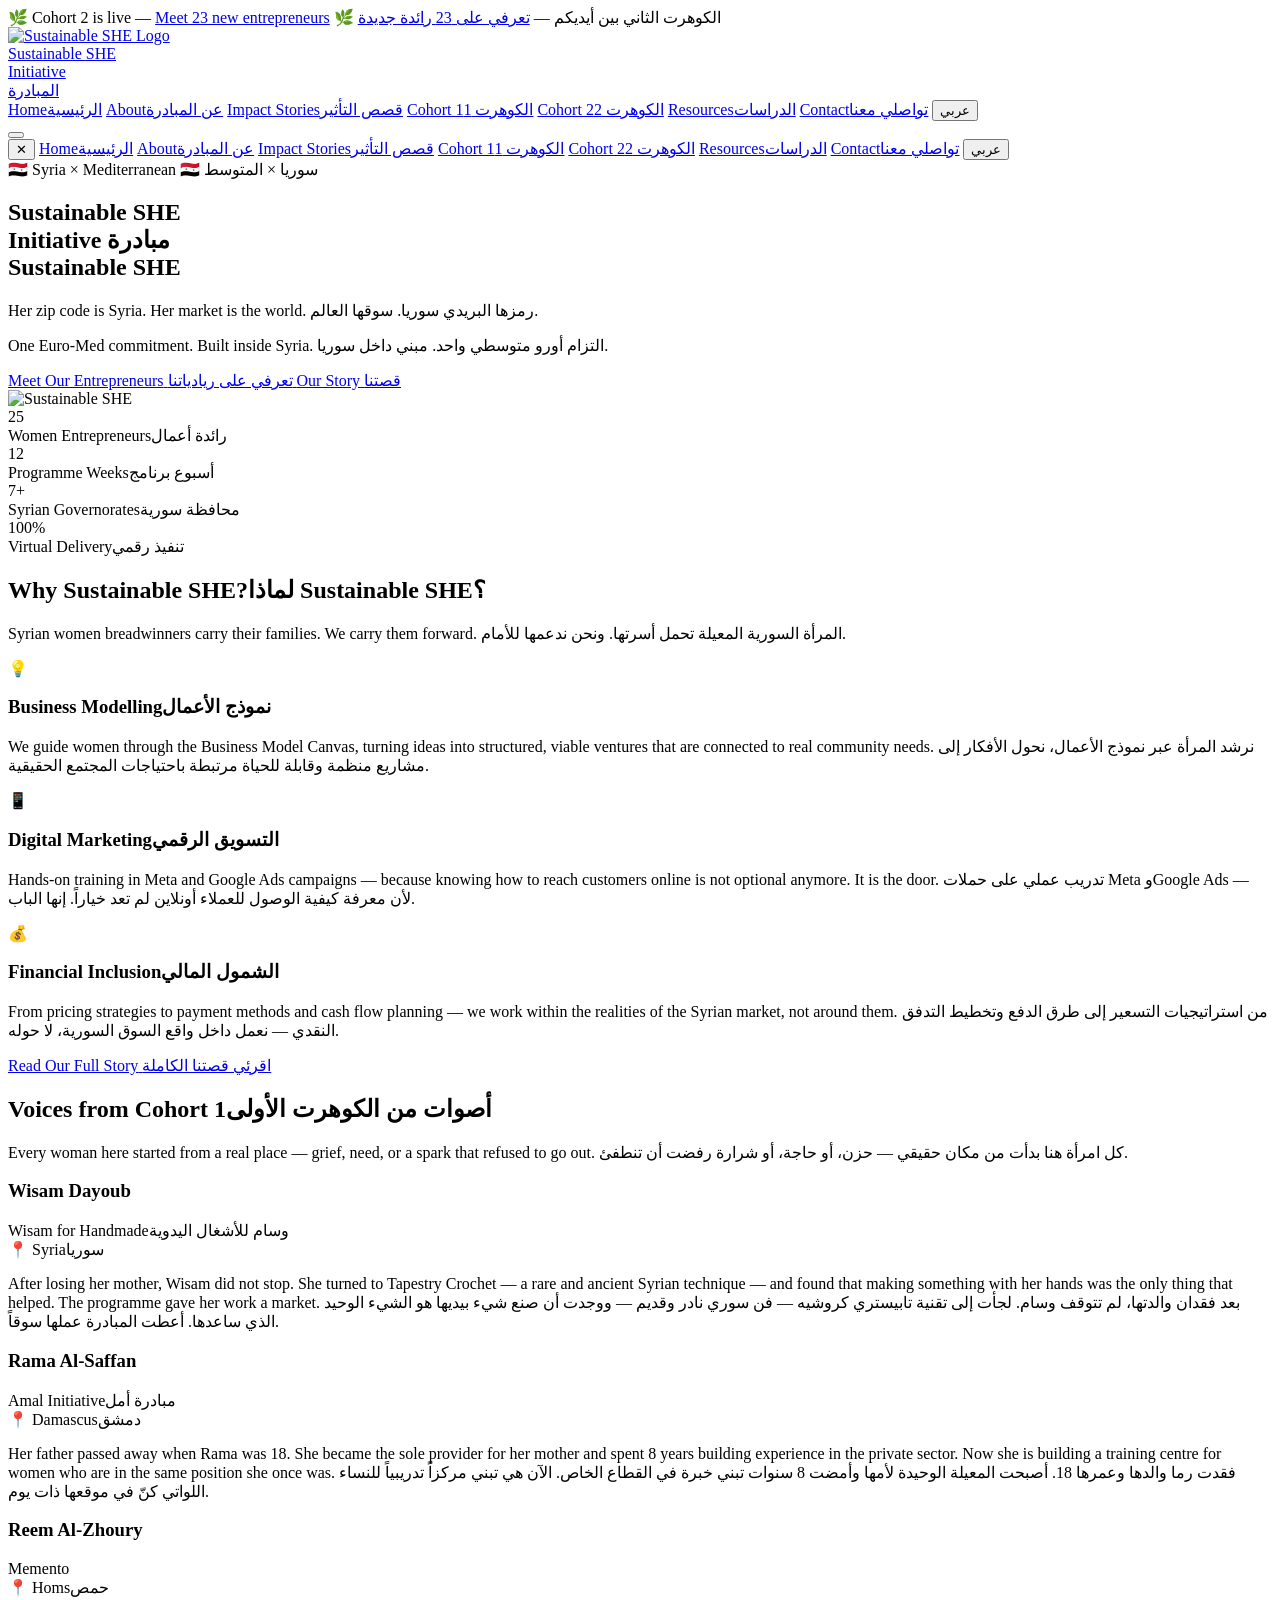
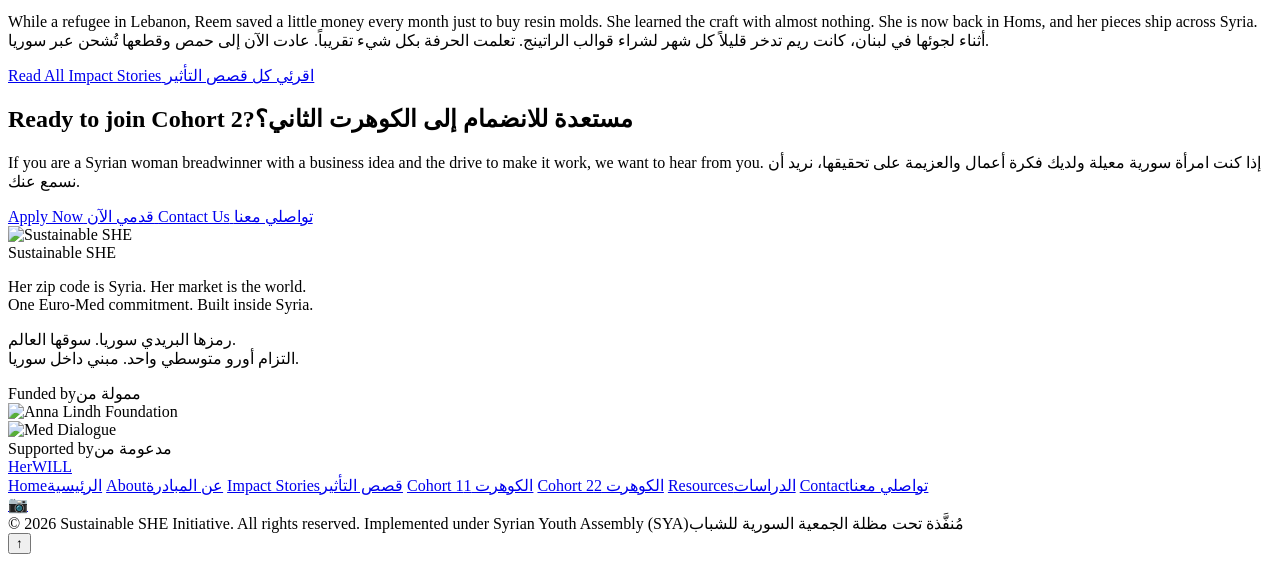
==== index.html @ 742f3ca9 "feat: add Cohort 2 logos, resources page and fixes" ====
<!DOCTYPE html>
<html lang="en" dir="ltr">
<head>
  <meta charset="UTF-8" />
  <meta name="viewport" content="width=device-width, initial-scale=1.0" />
  <title>Sustainable SHE Initiative</title>
  <meta name="description" content="A digital economic empowerment programme for Syrian women breadwinners. Built inside Syria. Her market is the world." />
  <link rel="icon" href="images/logo.jpg" type="image/jpeg" />
  <link rel="preconnect" href="https://fonts.googleapis.com" />
  <link rel="preconnect" href="https://fonts.gstatic.com" crossorigin />
  <link href="https://fonts.googleapis.com/css2?family=Cairo:wght@400;600;700;800&family=Poppins:wght@400;500;600;700;800&display=swap" rel="stylesheet" />
  <link rel="stylesheet" href="css/style.css" />
  <!-- Open Graph / Social sharing -->
  <meta property="og:type"        content="website" />
  <meta property="og:site_name"   content="Sustainable SHE Initiative" />
  <meta property="og:title"       content="Sustainable SHE Initiative — Syrian Women Building Real Businesses" />
  <meta property="og:description" content="A digital economic empowerment programme for Syrian women breadwinners. Her zip code is Syria. Her market is the world." />
  <meta property="og:url"         content="https://sustainableshe-2026bizqueen-herwill.github.io/Sustainable-SHE/index.html" />
  <meta property="og:image"       content="https://sustainableshe-2026bizqueen-herwill.github.io/Sustainable-SHE/images/logo.jpg" />
  <meta property="og:image:width" content="400" />
  <meta property="og:image:height"content="400" />
  <meta name="twitter:card"       content="summary" />
  <meta name="twitter:title"      content="Sustainable SHE Initiative — Syrian Women Building Real Businesses" />
  <meta name="twitter:description"content="A digital economic empowerment programme for Syrian women breadwinners. Her zip code is Syria. Her market is the world." />
  <meta name="twitter:image"      content="https://sustainableshe-2026bizqueen-herwill.github.io/Sustainable-SHE/images/logo.jpg" />
</head>
<body class="ltr">

  <!-- Announcement Bar -->
  <div class="announcement-bar">
    <span class="en-text">🌿 Cohort 2 is live — <a href="cohort2.html">Meet 23 new entrepreneurs</a></span>
    <span class="ar-text">🌿 الكوهرت الثاني بين أيديكم — <a href="cohort2.html">تعرفي على 23 رائدة جديدة</a></span>
  </div>

  <!-- Navbar -->
  <nav class="navbar">
    <div class="navbar-inner">
      <a href="index.html" class="navbar-brand">
        <img src="images/logo.jpg" alt="Sustainable SHE Logo" class="navbar-logo" />
        <div>
          <div class="navbar-site-name">Sustainable SHE</div>
          <div class="navbar-site-sub en-text">Initiative</div>
          <div class="navbar-site-sub ar-text">المبادرة</div>
        </div>
      </a>
      <div class="navbar-menu">
        <a href="index.html"   class="nav-link"><span class="en-text">Home</span><span class="ar-text">الرئيسية</span></a>
        <a href="about.html"   class="nav-link"><span class="en-text">About</span><span class="ar-text">عن المبادرة</span></a>
        <a href="impact.html"  class="nav-link"><span class="en-text">Impact Stories</span><span class="ar-text">قصص التأثير</span></a>
        <a href="cohort.html" class="nav-link"><span class="en-text">Cohort 1</span><span class="ar-text">الكوهرت 1</span></a>
        <a href="cohort2.html" class="nav-link"><span class="en-text">Cohort 2</span><span class="ar-text">الكوهرت 2</span></a>
        <a href="resources.html" class="nav-link"><span class="en-text">Resources</span><span class="ar-text">الدراسات</span></a>
        <a href="contact.html" class="nav-link"><span class="en-text">Contact</span><span class="ar-text">تواصلي معنا</span></a>
        <button class="lang-toggle" id="langToggle">عربي</button>
      </div>
      <button class="hamburger" id="hamburger" aria-label="Open menu">
        <span></span><span></span><span></span>
      </button>
    </div>
  </nav>

  <!-- Mobile Nav -->
  <div class="mobile-nav" id="mobileNav">
    <button class="mobile-nav-close" id="mobileNavClose">✕</button>
    <a href="index.html"   class="nav-link"><span class="en-text">Home</span><span class="ar-text">الرئيسية</span></a>
    <a href="about.html"   class="nav-link"><span class="en-text">About</span><span class="ar-text">عن المبادرة</span></a>
    <a href="impact.html"  class="nav-link"><span class="en-text">Impact Stories</span><span class="ar-text">قصص التأثير</span></a>
    <a href="cohort.html" class="nav-link"><span class="en-text">Cohort 1</span><span class="ar-text">الكوهرت 1</span></a>
    <a href="cohort2.html" class="nav-link"><span class="en-text">Cohort 2</span><span class="ar-text">الكوهرت 2</span></a>
    <a href="resources.html" class="nav-link"><span class="en-text">Resources</span><span class="ar-text">الدراسات</span></a>
    <a href="contact.html" class="nav-link"><span class="en-text">Contact</span><span class="ar-text">تواصلي معنا</span></a>
    <button class="lang-toggle" id="mobileLangToggle">عربي</button>
  </div>

  <!-- HERO -->
  <section class="hero">
    <div class="container">
      <div class="hero-inner">
        <div class="hero-content">
          <div class="hero-badge">
            <span class="en-text">🇸🇾 Syria × Mediterranean</span>
            <span class="ar-text">🇸🇾 سوريا × المتوسط</span>
          </div>
          <h1>
            <span class="en-text">Sustainable SHE<br/>Initiative</span>
            <span class="ar-text">مبادرة<br/>Sustainable SHE</span>
          </h1>
          <p class="hero-tagline-1">
            <span class="en-text">Her zip code is Syria. Her market is the world.</span>
            <span class="ar-text">رمزها البريدي سوريا. سوقها العالم.</span>
          </p>
          <p class="hero-tagline-2">
            <span class="en-text">One Euro-Med commitment. Built inside Syria.</span>
            <span class="ar-text">التزام أورو متوسطي واحد. مبني داخل سوريا.</span>
          </p>
          <div class="hero-actions">
            <a href="cohort.html" class="btn btn-gold">
              <span class="en-text">Meet Our Entrepreneurs</span>
              <span class="ar-text">تعرفي على ريادياتنا</span>
            </a>
            <a href="about.html" class="btn btn-outline">
              <span class="en-text">Our Story</span>
              <span class="ar-text">قصتنا</span>
            </a>
          </div>
        </div>
        <div class="hero-visual">
          <div class="hero-logo-ring">
            <img src="images/logo.jpg" alt="Sustainable SHE" class="hero-logo-img" />
          </div>
        </div>
      </div>
    </div>
  </section>

  <!-- STATS BAR -->
  <div class="stats-bar">
    <div class="container">
      <div class="stats-grid">
        <div class="stat-item">
          <div class="stat-num">25</div>
          <div class="stat-label"><span class="en-text">Women Entrepreneurs</span><span class="ar-text">رائدة أعمال</span></div>
        </div>
        <div class="stat-item">
          <div class="stat-num">12</div>
          <div class="stat-label"><span class="en-text">Programme Weeks</span><span class="ar-text">أسبوع برنامج</span></div>
        </div>
        <div class="stat-item">
          <div class="stat-num">7+</div>
          <div class="stat-label"><span class="en-text">Syrian Governorates</span><span class="ar-text">محافظة سورية</span></div>
        </div>
        <div class="stat-item">
          <div class="stat-num">100%</div>
          <div class="stat-label"><span class="en-text">Virtual Delivery</span><span class="ar-text">تنفيذ رقمي</span></div>
        </div>
      </div>
    </div>
  </div>

  <!-- ABOUT PREVIEW -->
  <section class="section">
    <div class="container">
      <div class="section-header">
        <h2><span class="en-text">Why Sustainable SHE?</span><span class="ar-text">لماذا Sustainable SHE؟</span></h2>
        <p class="subtitle">
          <span class="en-text">Syrian women breadwinners carry their families. We carry them forward.</span>
          <span class="ar-text">المرأة السورية المعيلة تحمل أسرتها. ونحن ندعمها للأمام.</span>
        </p>
      </div>
      <div class="grid-3">
        <div class="pillar-card card-fade">
          <div class="pillar-icon">💡</div>
          <h3><span class="en-text">Business Modelling</span><span class="ar-text">نموذج الأعمال</span></h3>
          <p>
            <span class="en-text">We guide women through the Business Model Canvas, turning ideas into structured, viable ventures that are connected to real community needs.</span>
            <span class="ar-text">نرشد المرأة عبر نموذج الأعمال، نحول الأفكار إلى مشاريع منظمة وقابلة للحياة مرتبطة باحتياجات المجتمع الحقيقية.</span>
          </p>
        </div>
        <div class="pillar-card card-fade">
          <div class="pillar-icon">📱</div>
          <h3><span class="en-text">Digital Marketing</span><span class="ar-text">التسويق الرقمي</span></h3>
          <p>
            <span class="en-text">Hands-on training in Meta and Google Ads campaigns — because knowing how to reach customers online is not optional anymore. It is the door.</span>
            <span class="ar-text">تدريب عملي على حملات Meta وGoogle Ads — لأن معرفة كيفية الوصول للعملاء أونلاين لم تعد خياراً. إنها الباب.</span>
          </p>
        </div>
        <div class="pillar-card card-fade">
          <div class="pillar-icon">💰</div>
          <h3><span class="en-text">Financial Inclusion</span><span class="ar-text">الشمول المالي</span></h3>
          <p>
            <span class="en-text">From pricing strategies to payment methods and cash flow planning — we work within the realities of the Syrian market, not around them.</span>
            <span class="ar-text">من استراتيجيات التسعير إلى طرق الدفع وتخطيط التدفق النقدي — نعمل داخل واقع السوق السورية، لا حوله.</span>
          </p>
        </div>
      </div>
      <div class="text-center mt-2">
        <a href="about.html" class="btn btn-primary">
          <span class="en-text">Read Our Full Story</span>
          <span class="ar-text">اقرئي قصتنا الكاملة</span>
        </a>
      </div>
    </div>
  </section>

  <!-- FEATURED STORIES -->
  <section class="section section-alt">
    <div class="container">
      <div class="section-header">
        <h2><span class="en-text">Voices from Cohort 1</span><span class="ar-text">أصوات من الكوهرت الأولى</span></h2>
        <p class="subtitle">
          <span class="en-text">Every woman here started from a real place — grief, need, or a spark that refused to go out.</span>
          <span class="ar-text">كل امرأة هنا بدأت من مكان حقيقي — حزن، أو حاجة، أو شرارة رفضت أن تنطفئ.</span>
        </p>
      </div>
      <div class="grid-3">
        <!-- Story 1 -->
        <div class="story-card card-fade">
          <div class="story-head">
            <h3>Wisam Dayoub</h3>
            <div class="project"><span class="en-text">Wisam for Handmade</span><span class="ar-text">وسام للأشغال اليدوية</span></div>
            <div class="location">📍 <span class="en-text">Syria</span><span class="ar-text">سوريا</span></div>
          </div>
          <div class="story-body">
            <p>
              <span class="en-text">After losing her mother, Wisam did not stop. She turned to Tapestry Crochet — a rare and ancient Syrian technique — and found that making something with her hands was the only thing that helped. The programme gave her work a market.</span>
              <span class="ar-text">بعد فقدان والدتها، لم تتوقف وسام. لجأت إلى تقنية تابيستري كروشيه — فن سوري نادر وقديم — ووجدت أن صنع شيء بيديها هو الشيء الوحيد الذي ساعدها. أعطت المبادرة عملها سوقاً.</span>
            </p>
          </div>
        </div>
        <!-- Story 2 -->
        <div class="story-card card-fade">
          <div class="story-head">
            <h3>Rama Al-Saffan</h3>
            <div class="project"><span class="en-text">Amal Initiative</span><span class="ar-text">مبادرة أمل</span></div>
            <div class="location">📍 <span class="en-text">Damascus</span><span class="ar-text">دمشق</span></div>
          </div>
          <div class="story-body">
            <p>
              <span class="en-text">Her father passed away when Rama was 18. She became the sole provider for her mother and spent 8 years building experience in the private sector. Now she is building a training centre for women who are in the same position she once was.</span>
              <span class="ar-text">فقدت رما والدها وعمرها 18. أصبحت المعيلة الوحيدة لأمها وأمضت 8 سنوات تبني خبرة في القطاع الخاص. الآن هي تبني مركزاً تدريبياً للنساء اللواتي كنّ في موقعها ذات يوم.</span>
            </p>
          </div>
        </div>
        <!-- Story 3 -->
        <div class="story-card card-fade">
          <div class="story-head">
            <h3>Reem Al-Zhoury</h3>
            <div class="project">Memento</div>
            <div class="location">📍 <span class="en-text">Homs</span><span class="ar-text">حمص</span></div>
          </div>
          <div class="story-body">
            <p>
              <span class="en-text">While a refugee in Lebanon, Reem saved a little money every month just to buy resin molds. She learned the craft with almost nothing. She is now back in Homs, and her pieces ship across Syria.</span>
              <span class="ar-text">أثناء لجوئها في لبنان، كانت ريم تدخر قليلاً كل شهر لشراء قوالب الراتينج. تعلمت الحرفة بكل شيء تقريباً. عادت الآن إلى حمص وقطعها تُشحن عبر سوريا.</span>
            </p>
          </div>
        </div>
      </div>
      <div class="text-center mt-2">
        <a href="impact.html" class="btn btn-primary">
          <span class="en-text">Read All Impact Stories</span>
          <span class="ar-text">اقرئي كل قصص التأثير</span>
        </a>
      </div>
    </div>
  </section>

  <!-- CTA -->
  <section class="cta-section">
    <div class="container">
      <h2><span class="en-text">Ready to join Cohort 2?</span><span class="ar-text">مستعدة للانضمام إلى الكوهرت الثاني؟</span></h2>
      <p>
        <span class="en-text">If you are a Syrian woman breadwinner with a business idea and the drive to make it work, we want to hear from you.</span>
        <span class="ar-text">إذا كنت امرأة سورية معيلة ولديك فكرة أعمال والعزيمة على تحقيقها، نريد أن نسمع عنك.</span>
      </p>
      <div class="cta-buttons">
        <a href="https://forms.gle/3joATj8JVJ9GvSSq5" target="_blank" rel="noopener" class="btn btn-gold">
          <span class="en-text">Apply Now</span>
          <span class="ar-text">قدمي الآن</span>
        </a>
        <a href="contact.html" class="btn btn-outline">
          <span class="en-text">Contact Us</span>
          <span class="ar-text">تواصلي معنا</span>
        </a>
      </div>
    </div>
  </section>

  <!-- FOOTER -->
  <footer class="footer">
    <div class="container">
      <div class="footer-grid">
        <!-- Brand -->
        <div class="footer-brand">
          <img src="images/logo.jpg" alt="Sustainable SHE" class="footer-logo" />
          <div class="footer-name">Sustainable SHE</div>
          <p class="footer-slogans">
            Her zip code is Syria. Her market is the world.<br/>
            One Euro-Med commitment. Built inside Syria.
          </p>
          <p class="footer-slogans" style="margin-top:0.25rem;">
            رمزها البريدي سوريا. سوقها العالم.<br/>
            التزام أورو متوسطي واحد. مبني داخل سوريا.
          </p>
        </div>
        <!-- Funders -->
        <div class="footer-funders">
          <div class="funders-label"><span class="en-text">Funded by</span><span class="ar-text">ممولة من</span></div>
          <div class="funders-row">
            <div class="funder-item">
              <img src="images/alf-logo.png" alt="Anna Lindh Foundation" class="funder-logo-img" />
            </div>
            <div class="funder-divider"></div>
            <div class="funder-item">
              <img src="images/mdre-logo.png" alt="Med Dialogue" class="funder-logo-img" />
            </div>
          </div>
          <div class="footer-support-label"><span class="en-text">Supported by</span><span class="ar-text">مدعومة من</span></div>
          <a href="https://www.herwill.org/about-herwill" target="_blank" rel="noopener" class="herwill-link">HerWILL</a>
        </div>
        <!-- Links -->
        <div class="footer-links">
          <a href="index.html"   class="footer-link"><span class="en-text">Home</span><span class="ar-text">الرئيسية</span></a>
          <a href="about.html"   class="footer-link"><span class="en-text">About</span><span class="ar-text">عن المبادرة</span></a>
          <a href="impact.html"  class="footer-link"><span class="en-text">Impact Stories</span><span class="ar-text">قصص التأثير</span></a>
          <a href="cohort.html" class="footer-link"><span class="en-text">Cohort 1</span><span class="ar-text">الكوهرت 1</span></a>
          <a href="cohort2.html" class="footer-link"><span class="en-text">Cohort 2</span><span class="ar-text">الكوهرت 2</span></a>
          <a href="resources.html" class="footer-link"><span class="en-text">Resources</span><span class="ar-text">الدراسات</span></a>
          <a href="contact.html" class="footer-link"><span class="en-text">Contact</span><span class="ar-text">تواصلي معنا</span></a>
          <div class="footer-socials">
            <a href="https://www.instagram.com/bizqueen2026" target="_blank" rel="noopener" aria-label="Instagram">📷</a>
          </div>
        </div>
      </div>
      <div class="footer-divider"></div>
      <div class="footer-bottom">
        <span>© 2026 Sustainable SHE Initiative. All rights reserved.</span>
        <span><span class="en-text">Implemented under Syrian Youth Assembly (SYA)</span><span class="ar-text">مُنفَّذة تحت مظلة الجمعية السورية للشباب</span></span>
      </div>
    </div>
  </footer>

  <button id="scrollTop" aria-label="Back to top">↑</button>

  <script src="js/main.js"></script>
</body>
</html>
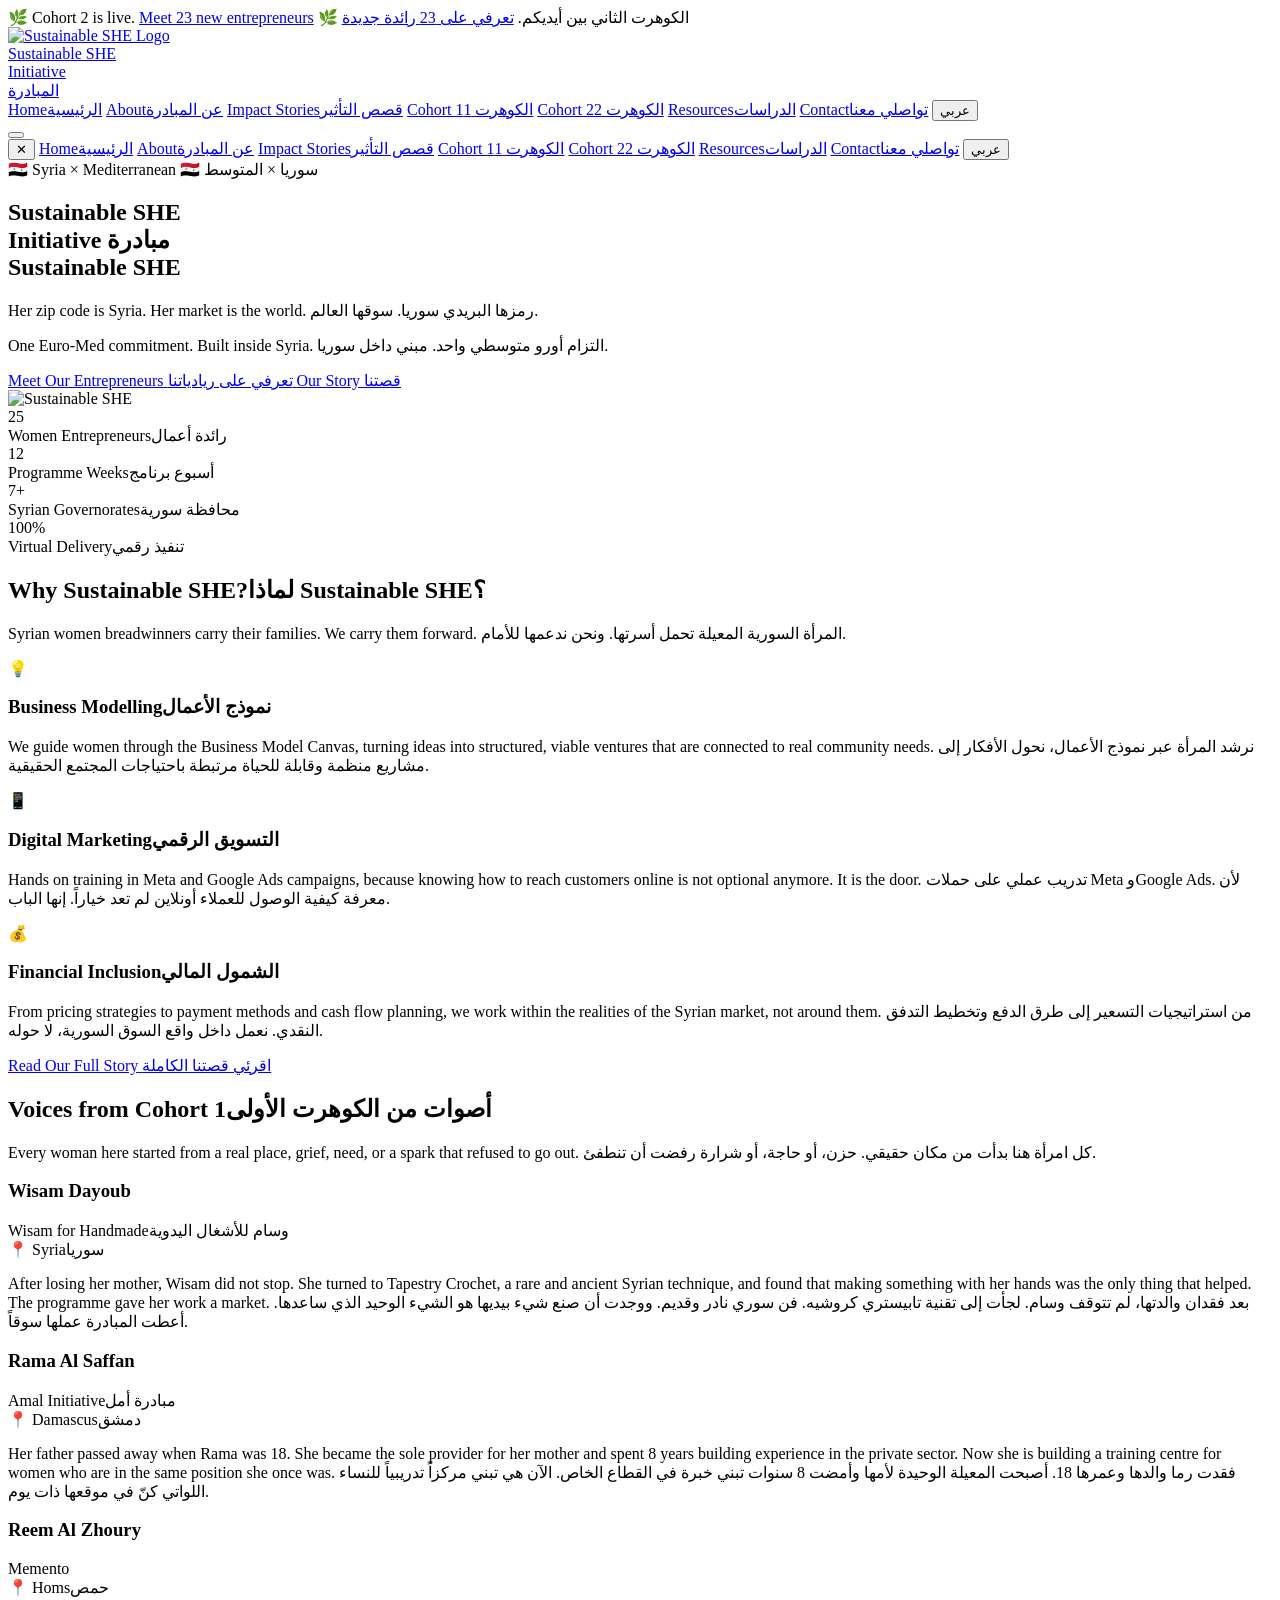
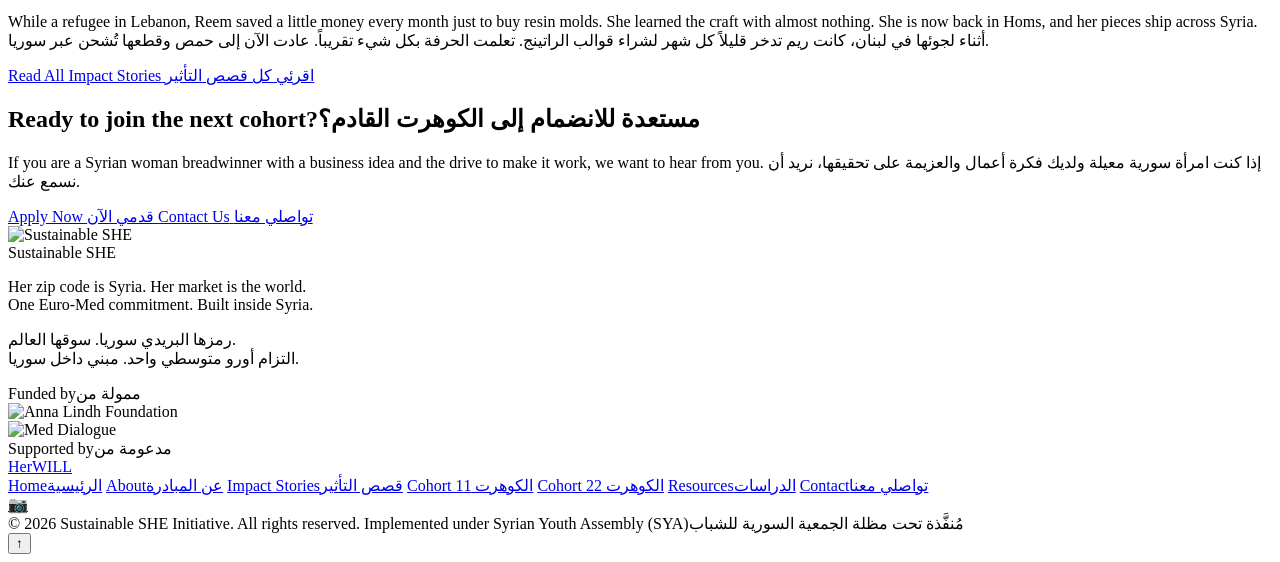
==== commit 1f5fcbda: "Add files via upload" ====
--- a/index.html
+++ b/index.html
@@ -13,14 +13,14 @@
   <!-- Open Graph / Social sharing -->
   <meta property="og:type"        content="website" />
   <meta property="og:site_name"   content="Sustainable SHE Initiative" />
-  <meta property="og:title"       content="Sustainable SHE Initiative — Syrian Women Building Real Businesses" />
+  <meta property="og:title"       content="Sustainable SHE Initiative | Syrian Women Building Real Businesses" />
   <meta property="og:description" content="A digital economic empowerment programme for Syrian women breadwinners. Her zip code is Syria. Her market is the world." />
   <meta property="og:url"         content="https://sustainableshe-2026bizqueen-herwill.github.io/Sustainable-SHE/index.html" />
   <meta property="og:image"       content="https://sustainableshe-2026bizqueen-herwill.github.io/Sustainable-SHE/images/logo.jpg" />
   <meta property="og:image:width" content="400" />
   <meta property="og:image:height"content="400" />
   <meta name="twitter:card"       content="summary" />
-  <meta name="twitter:title"      content="Sustainable SHE Initiative — Syrian Women Building Real Businesses" />
+  <meta name="twitter:title"      content="Sustainable SHE Initiative | Syrian Women Building Real Businesses" />
   <meta name="twitter:description"content="A digital economic empowerment programme for Syrian women breadwinners. Her zip code is Syria. Her market is the world." />
   <meta name="twitter:image"      content="https://sustainableshe-2026bizqueen-herwill.github.io/Sustainable-SHE/images/logo.jpg" />
 </head>
@@ -28,8 +28,8 @@
 
   <!-- Announcement Bar -->
   <div class="announcement-bar">
-    <span class="en-text">🌿 Cohort 2 is live — <a href="cohort2.html">Meet 23 new entrepreneurs</a></span>
-    <span class="ar-text">🌿 الكوهرت الثاني بين أيديكم — <a href="cohort2.html">تعرفي على 23 رائدة جديدة</a></span>
+    <span class="en-text">🌿 Cohort 2 is live. <a href="cohort2.html">Meet 23 new entrepreneurs</a></span>
+    <span class="ar-text">🌿 الكوهرت الثاني بين أيديكم. <a href="cohort2.html">تعرفي على 23 رائدة جديدة</a></span>
   </div>
 
   <!-- Navbar -->
@@ -160,16 +160,16 @@
           <div class="pillar-icon">📱</div>
           <h3><span class="en-text">Digital Marketing</span><span class="ar-text">التسويق الرقمي</span></h3>
           <p>
-            <span class="en-text">Hands-on training in Meta and Google Ads campaigns — because knowing how to reach customers online is not optional anymore. It is the door.</span>
-            <span class="ar-text">تدريب عملي على حملات Meta وGoogle Ads — لأن معرفة كيفية الوصول للعملاء أونلاين لم تعد خياراً. إنها الباب.</span>
+            <span class="en-text">Hands on training in Meta and Google Ads campaigns, because knowing how to reach customers online is not optional anymore. It is the door.</span>
+            <span class="ar-text">تدريب عملي على حملات Meta وGoogle Ads. لأن معرفة كيفية الوصول للعملاء أونلاين لم تعد خياراً. إنها الباب.</span>
           </p>
         </div>
         <div class="pillar-card card-fade">
           <div class="pillar-icon">💰</div>
           <h3><span class="en-text">Financial Inclusion</span><span class="ar-text">الشمول المالي</span></h3>
           <p>
-            <span class="en-text">From pricing strategies to payment methods and cash flow planning — we work within the realities of the Syrian market, not around them.</span>
-            <span class="ar-text">من استراتيجيات التسعير إلى طرق الدفع وتخطيط التدفق النقدي — نعمل داخل واقع السوق السورية، لا حوله.</span>
+            <span class="en-text">From pricing strategies to payment methods and cash flow planning, we work within the realities of the Syrian market, not around them.</span>
+            <span class="ar-text">من استراتيجيات التسعير إلى طرق الدفع وتخطيط التدفق النقدي. نعمل داخل واقع السوق السورية، لا حوله.</span>
           </p>
         </div>
       </div>
@@ -188,8 +188,8 @@
       <div class="section-header">
         <h2><span class="en-text">Voices from Cohort 1</span><span class="ar-text">أصوات من الكوهرت الأولى</span></h2>
         <p class="subtitle">
-          <span class="en-text">Every woman here started from a real place — grief, need, or a spark that refused to go out.</span>
-          <span class="ar-text">كل امرأة هنا بدأت من مكان حقيقي — حزن، أو حاجة، أو شرارة رفضت أن تنطفئ.</span>
+          <span class="en-text">Every woman here started from a real place, grief, need, or a spark that refused to go out.</span>
+          <span class="ar-text">كل امرأة هنا بدأت من مكان حقيقي. حزن، أو حاجة، أو شرارة رفضت أن تنطفئ.</span>
         </p>
       </div>
       <div class="grid-3">
@@ -202,15 +202,15 @@
           </div>
           <div class="story-body">
             <p>
-              <span class="en-text">After losing her mother, Wisam did not stop. She turned to Tapestry Crochet — a rare and ancient Syrian technique — and found that making something with her hands was the only thing that helped. The programme gave her work a market.</span>
-              <span class="ar-text">بعد فقدان والدتها، لم تتوقف وسام. لجأت إلى تقنية تابيستري كروشيه — فن سوري نادر وقديم — ووجدت أن صنع شيء بيديها هو الشيء الوحيد الذي ساعدها. أعطت المبادرة عملها سوقاً.</span>
+              <span class="en-text">After losing her mother, Wisam did not stop. She turned to Tapestry Crochet, a rare and ancient Syrian technique, and found that making something with her hands was the only thing that helped. The programme gave her work a market.</span>
+              <span class="ar-text">بعد فقدان والدتها، لم تتوقف وسام. لجأت إلى تقنية تابيستري كروشيه. فن سوري نادر وقديم. ووجدت أن صنع شيء بيديها هو الشيء الوحيد الذي ساعدها. أعطت المبادرة عملها سوقاً.</span>
             </p>
           </div>
         </div>
         <!-- Story 2 -->
         <div class="story-card card-fade">
           <div class="story-head">
-            <h3>Rama Al-Saffan</h3>
+            <h3>Rama Al Saffan</h3>
             <div class="project"><span class="en-text">Amal Initiative</span><span class="ar-text">مبادرة أمل</span></div>
             <div class="location">📍 <span class="en-text">Damascus</span><span class="ar-text">دمشق</span></div>
           </div>
@@ -224,7 +224,7 @@
         <!-- Story 3 -->
         <div class="story-card card-fade">
           <div class="story-head">
-            <h3>Reem Al-Zhoury</h3>
+            <h3>Reem Al Zhoury</h3>
             <div class="project">Memento</div>
             <div class="location">📍 <span class="en-text">Homs</span><span class="ar-text">حمص</span></div>
           </div>
@@ -248,7 +248,7 @@
   <!-- CTA -->
   <section class="cta-section">
     <div class="container">
-      <h2><span class="en-text">Ready to join Cohort 2?</span><span class="ar-text">مستعدة للانضمام إلى الكوهرت الثاني؟</span></h2>
+      <h2><span class="en-text">Ready to join the next cohort?</span><span class="ar-text">مستعدة للانضمام إلى الكوهرت القادم؟</span></h2>
       <p>
         <span class="en-text">If you are a Syrian woman breadwinner with a business idea and the drive to make it work, we want to hear from you.</span>
         <span class="ar-text">إذا كنت امرأة سورية معيلة ولديك فكرة أعمال والعزيمة على تحقيقها، نريد أن نسمع عنك.</span>
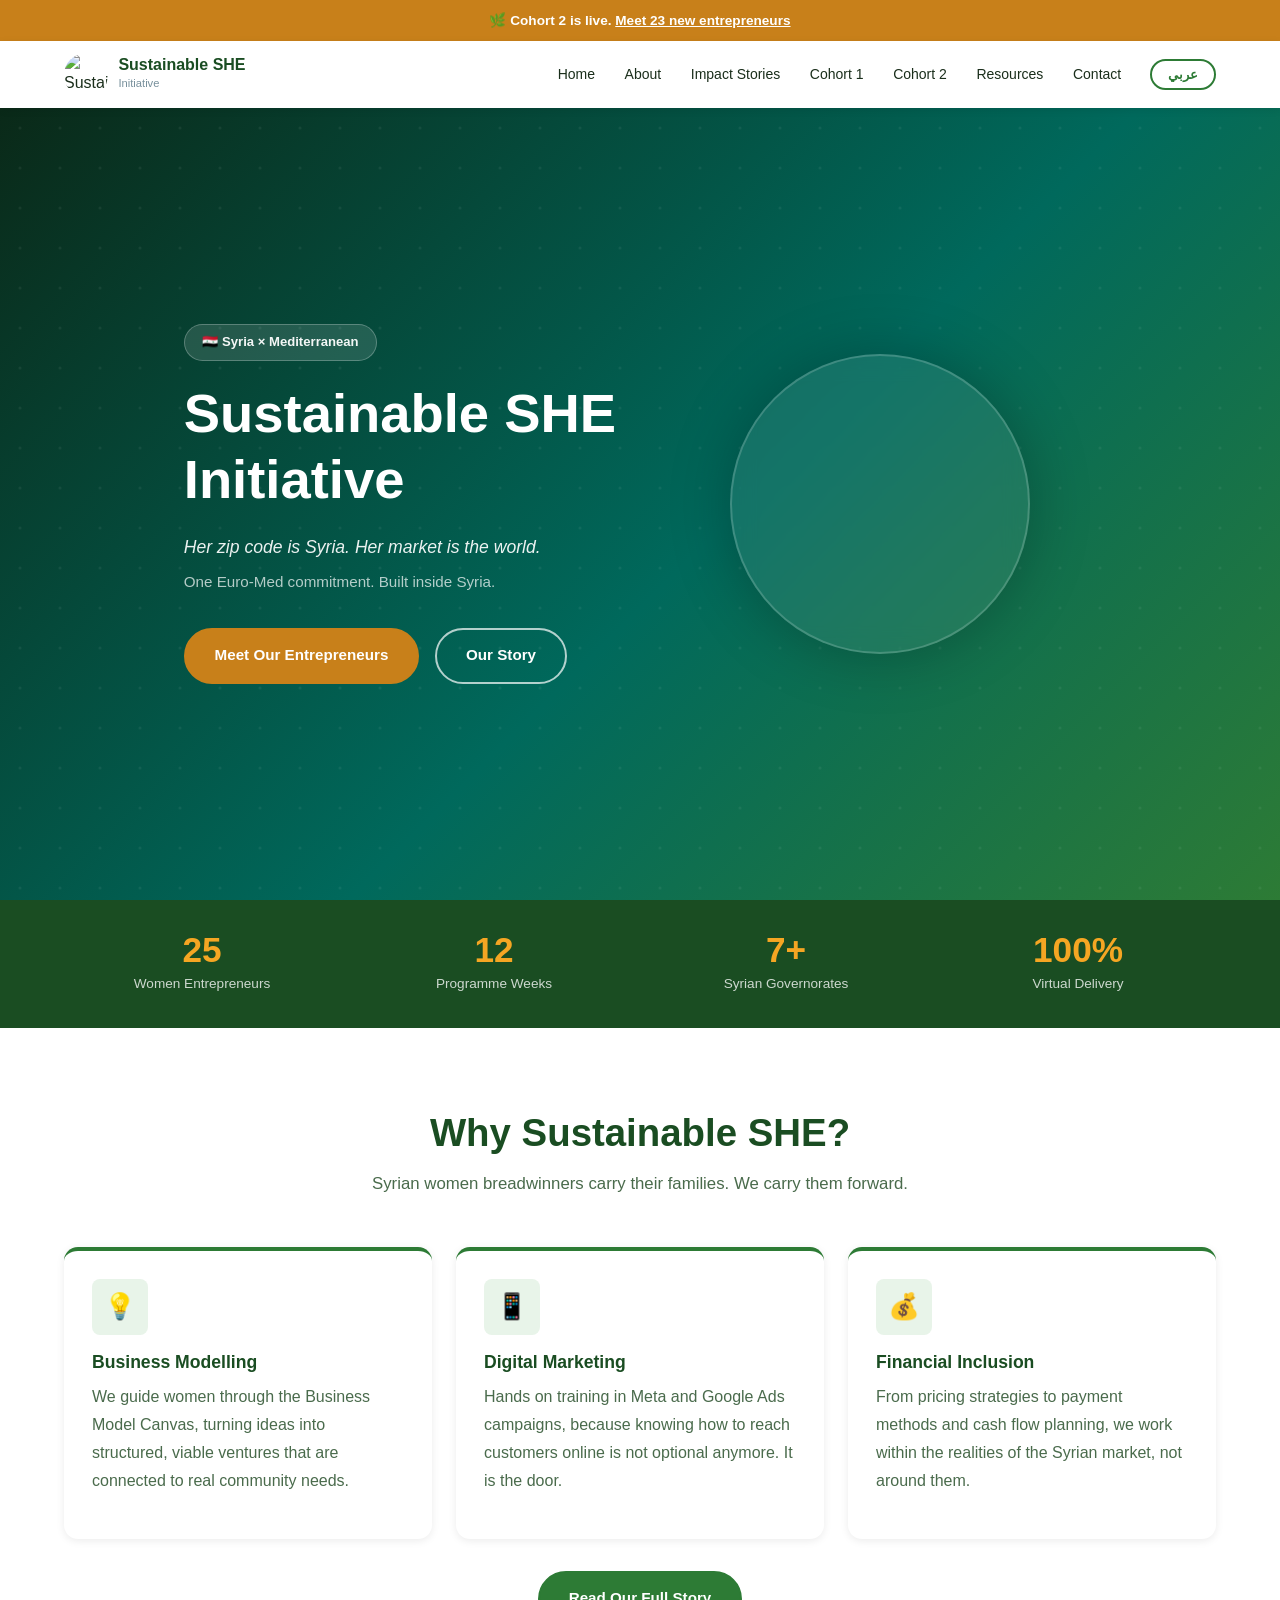
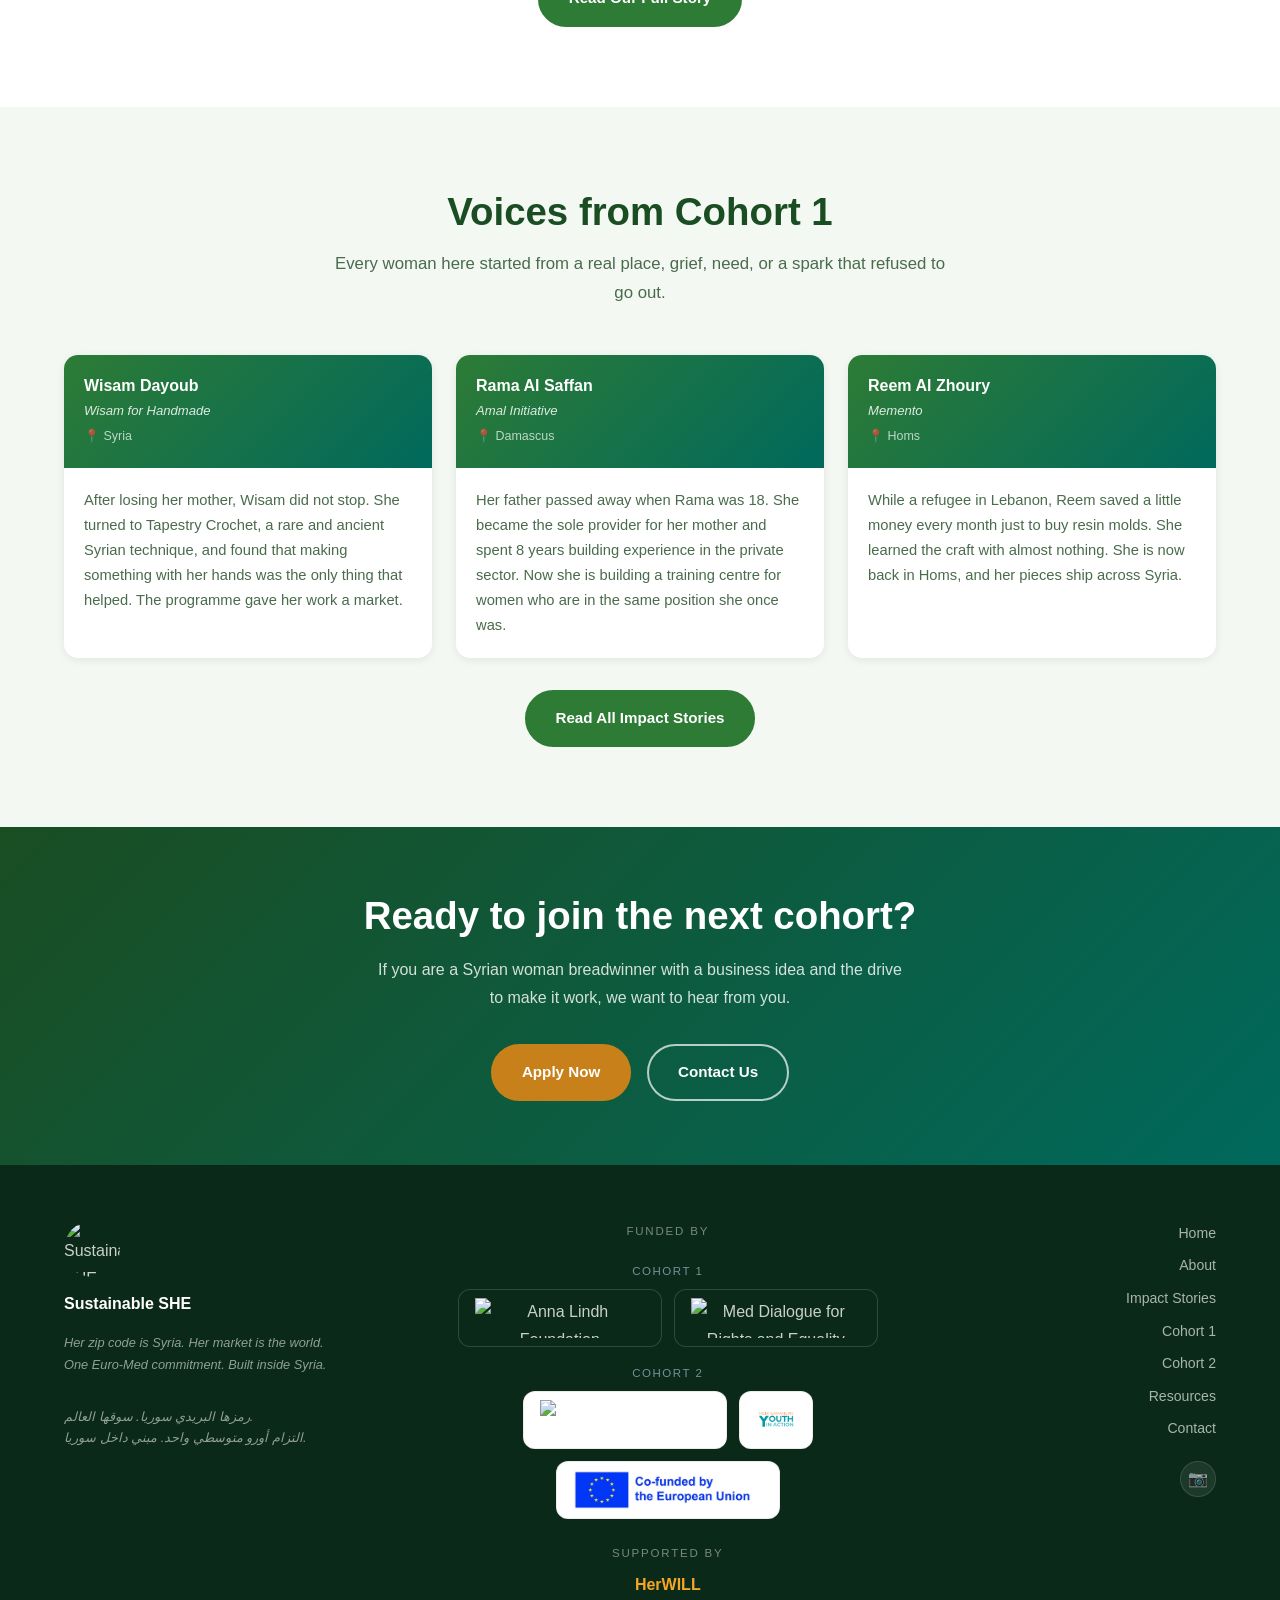
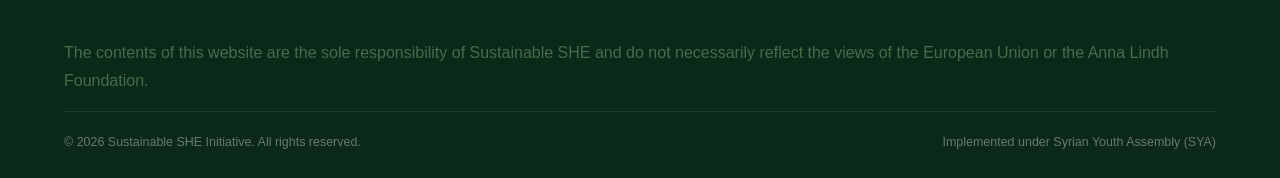
==== commit 4d57b140: "Add files via upload" ====
--- a/index.html
+++ b/index.html
@@ -286,15 +286,7 @@
         <!-- Funders -->
         <div class="footer-funders">
           <div class="funders-label"><span class="en-text">Funded by</span><span class="ar-text">ممولة من</span></div>
-          <div class="funders-row">
-            <div class="funder-item">
-              <img src="images/alf-logo.png" alt="Anna Lindh Foundation" class="funder-logo-img" />
-            </div>
-            <div class="funder-divider"></div>
-            <div class="funder-item">
-              <img src="images/mdre-logo.png" alt="Med Dialogue" class="funder-logo-img" />
-            </div>
-          </div>
+          <p class="chips-label"><span class="en-text">Cohort 1</span><span class="ar-text">الكوهرت 1</span></p><div class="chips-row"><span class="logo-chip dark"><img src="images/alf-logo.png" alt="Anna Lindh Foundation" loading="lazy" /></span><span class="logo-chip dark"><img src="images/mdre-logo.png" alt="Med Dialogue for Rights and Equality" loading="lazy" /></span></div><p class="chips-label"><span class="en-text">Cohort 2</span><span class="ar-text">الكوهرت 2</span></p><div class="chips-row"><span class="logo-chip"><img src="images/alf-logo-color.png" alt="Anna Lindh Foundation" loading="lazy" /></span><span class="logo-chip"><img src="images/mya-logo.png" alt="Mediterranean Youth in Action (MYA)" loading="lazy" /></span><span class="logo-chip eu"><img src="images/eu-logo.jpg" alt="Co-funded by the European Union" loading="lazy" /></span></div>
           <div class="footer-support-label"><span class="en-text">Supported by</span><span class="ar-text">مدعومة من</span></div>
           <a href="https://www.herwill.org/about-herwill" target="_blank" rel="noopener" class="herwill-link">HerWILL</a>
         </div>
@@ -312,6 +304,7 @@
           </div>
         </div>
       </div>
+      <p class="footer-disclaimer"><span class="en-text">The contents of this website are the sole responsibility of Sustainable SHE and do not necessarily reflect the views of the European Union or the Anna Lindh Foundation.</span><span class="ar-text">محتويات هذا الموقع هي مسؤولية مبادرة Sustainable SHE وحدها، ولا تعكس بالضرورة وجهة نظر الاتحاد الأوروبي أو مؤسسة آنا ليند.</span></p>
       <div class="footer-divider"></div>
       <div class="footer-bottom">
         <span>© 2026 Sustainable SHE Initiative. All rights reserved.</span>
--- a/css/style.css
+++ b/css/style.css
@@ -0,0 +1,534 @@
+/* ============================================================
+   SUSTAINABLE SHE INITIATIVE — Design System
+   Colors extracted from logo: forest green, teal, gold
+   ============================================================ */
+
+:root {
+  --green-primary: #2D7B35;
+  --green-dark:    #1A4D22;
+  --green-deep:    #0A2918;
+  --teal:          #00897B;
+  --teal-dark:     #00695C;
+  --gold:          #C8801A;
+  --gold-light:    #F5A623;
+  --white:         #FFFFFF;
+  --bg-light:      #F3F8F3;
+  --bg-section:    #E8F4E9;
+  --border:        #C8E6C9;
+  --text-primary:  #1A2E1B;
+  --text-secondary:#4A6B4C;
+  --text-muted:    #78909C;
+  --footer-bg:     #0A2918;
+  --shadow-sm:     0 2px 8px rgba(0,0,0,0.08);
+  --shadow-md:     0 6px 24px rgba(0,0,0,0.12);
+  --shadow-lg:     0 12px 40px rgba(0,0,0,0.16);
+  --radius-sm:     8px;
+  --radius-md:     14px;
+  --radius-lg:     24px;
+  --radius-full:   100px;
+  --transition:    all 0.28s ease;
+  --max-width:     1200px;
+}
+
+/* === RESET === */
+*, *::before, *::after { box-sizing: border-box; margin: 0; padding: 0; }
+html { scroll-behavior: smooth; font-size: 16px; }
+body {
+  font-family: 'Poppins', 'Cairo', sans-serif;
+  color: var(--text-primary);
+  background: var(--white);
+  line-height: 1.75;
+  overflow-x: hidden;
+}
+body.rtl {
+  font-family: 'Cairo', 'Poppins', sans-serif;
+  direction: rtl;
+  text-align: right;
+}
+img { max-width: 100%; height: auto; display: block; }
+a { text-decoration: none; color: inherit; }
+ul { list-style: none; }
+
+/* === LANGUAGE TOGGLE LOGIC === */
+body.ltr .ar-text { display: none !important; }
+body.rtl .en-text { display: none !important; }
+
+/* === TYPOGRAPHY === */
+h1 { font-size: clamp(2rem, 5vw, 3.4rem); line-height: 1.2; font-weight: 700; }
+h2 { font-size: clamp(1.6rem, 4vw, 2.4rem); line-height: 1.3; font-weight: 700; }
+h3 { font-size: clamp(1.1rem, 2.5vw, 1.6rem); line-height: 1.35; font-weight: 700; }
+h4 { font-size: 1.1rem; font-weight: 600; }
+p  { color: var(--text-secondary); margin-bottom: 1em; }
+.lead { font-size: 1.1rem; line-height: 1.85; }
+
+/* === LAYOUT === */
+.container { max-width: var(--max-width); margin: 0 auto; padding: 0 1.5rem; }
+.section    { padding: 5rem 0; }
+.section-alt { background: var(--bg-light); }
+
+.section-header { text-align: center; margin-bottom: 3rem; }
+.section-header h2 { color: var(--green-dark); margin-bottom: 0.75rem; }
+.section-header .subtitle { max-width: 620px; margin: 0 auto; font-size: 1.05rem; }
+
+.grid-2 { display: grid; grid-template-columns: repeat(auto-fit, minmax(300px, 1fr)); gap: 1.5rem; }
+.grid-3 { display: grid; grid-template-columns: repeat(auto-fit, minmax(270px, 1fr)); gap: 1.5rem; }
+.grid-4 { display: grid; grid-template-columns: repeat(auto-fit, minmax(230px, 1fr)); gap: 1.25rem; }
+.grid-5 { display: grid; grid-template-columns: repeat(auto-fill, minmax(210px, 1fr)); gap: 1.25rem; }
+
+/* === BUTTONS === */
+.btn {
+  display: inline-flex; align-items: center; gap: 0.5rem;
+  padding: 0.8rem 1.8rem; border-radius: var(--radius-full);
+  font-weight: 600; font-size: 0.95rem; cursor: pointer;
+  border: 2px solid transparent; transition: var(--transition);
+  font-family: inherit; white-space: nowrap;
+}
+.btn-primary   { background: var(--green-primary); color: var(--white); border-color: var(--green-primary); }
+.btn-primary:hover { background: var(--green-dark); border-color: var(--green-dark); transform: translateY(-2px); box-shadow: var(--shadow-md); }
+.btn-outline   { background: transparent; color: var(--white); border-color: rgba(255,255,255,0.7); }
+.btn-outline:hover { background: rgba(255,255,255,0.15); border-color: var(--white); }
+.btn-gold      { background: var(--gold); color: var(--white); border-color: var(--gold); }
+.btn-gold:hover { background: #A8681A; border-color: #A8681A; transform: translateY(-2px); box-shadow: var(--shadow-md); }
+.btn-white     { background: var(--white); color: var(--green-dark); border-color: var(--white); }
+.btn-white:hover { background: var(--bg-light); }
+.btn-sm { padding: 0.5rem 1.2rem; font-size: 0.85rem; }
+
+/* === ANNOUNCEMENT BAR === */
+.announcement-bar {
+  background: var(--gold); color: var(--white);
+  text-align: center; padding: 0.55rem 1rem;
+  font-size: 0.85rem; font-weight: 600;
+}
+.announcement-bar a { color: var(--white); text-decoration: underline; }
+
+/* === NAVBAR === */
+.navbar {
+  position: sticky; top: 0; z-index: 900;
+  background: var(--white); box-shadow: var(--shadow-sm);
+}
+.navbar-inner {
+  display: flex; align-items: center; justify-content: space-between;
+  padding: 0.7rem 1.5rem; max-width: var(--max-width); margin: 0 auto;
+}
+.navbar-brand { display: flex; align-items: center; gap: 0.65rem; }
+.navbar-logo  { width: 44px; height: 44px; border-radius: 50%; object-fit: cover; }
+.navbar-site-name { font-weight: 700; font-size: 1rem; color: var(--green-dark); line-height: 1.2; }
+.navbar-site-sub  { font-size: 0.7rem; color: var(--text-muted); font-weight: 400; }
+
+.navbar-menu { display: flex; align-items: center; gap: 0.25rem; }
+.nav-link {
+  padding: 0.45rem 0.8rem; border-radius: var(--radius-sm);
+  font-weight: 500; font-size: 0.875rem; color: var(--text-primary);
+  transition: var(--transition); white-space: nowrap;
+}
+.nav-link:hover, .nav-link.active { color: var(--green-primary); background: var(--bg-section); }
+
+.lang-toggle {
+  margin-left: 0.75rem; padding: 0.4rem 1rem;
+  border-radius: var(--radius-full); border: 2px solid var(--green-primary);
+  background: transparent; color: var(--green-primary);
+  font-size: 0.82rem; font-weight: 700; cursor: pointer;
+  transition: var(--transition); font-family: inherit;
+}
+.lang-toggle:hover { background: var(--green-primary); color: var(--white); }
+.rtl .lang-toggle { margin-left: 0; margin-right: 0.75rem; }
+
+.hamburger { display: none; flex-direction: column; gap: 5px; cursor: pointer; background: none; border: none; padding: 0.4rem; }
+.hamburger span { width: 22px; height: 2px; background: var(--text-primary); border-radius: 2px; transition: var(--transition); display: block; }
+
+/* === MOBILE MENU === */
+.mobile-nav {
+  display: none; position: fixed; inset: 0; z-index: 950;
+  background: var(--white); flex-direction: column;
+  align-items: center; justify-content: center; gap: 1.75rem;
+}
+.mobile-nav.open { display: flex; }
+.mobile-nav .nav-link { font-size: 1.25rem; padding: 0.6rem 2rem; }
+.mobile-nav-close {
+  position: absolute; top: 1.2rem; right: 1.2rem;
+  background: none; border: none; font-size: 1.75rem; cursor: pointer; color: var(--text-primary);
+}
+.rtl .mobile-nav-close { right: auto; left: 1.2rem; }
+
+/* === HERO === */
+.hero {
+  background: linear-gradient(135deg, var(--green-deep) 0%, var(--teal-dark) 55%, var(--green-primary) 100%);
+  color: var(--white); padding: 5rem 0; min-height: 88vh;
+  display: flex; align-items: center; position: relative; overflow: hidden;
+}
+.hero::before {
+  content: ''; position: absolute; inset: 0;
+  background: url("data:image/svg+xml,%3Csvg width='40' height='40' viewBox='0 0 40 40' xmlns='http://www.w3.org/2000/svg'%3E%3Ccircle cx='20' cy='20' r='1.5' fill='%23ffffff' fill-opacity='0.06'/%3E%3C/svg%3E");
+  pointer-events: none;
+}
+.hero-inner {
+  position: relative; display: grid;
+  grid-template-columns: 1fr 1fr; gap: 3rem; align-items: center;
+}
+.hero-badge {
+  display: inline-flex; align-items: center; gap: 0.5rem;
+  background: rgba(255,255,255,0.12); border: 1px solid rgba(255,255,255,0.25);
+  color: rgba(255,255,255,0.95); padding: 0.4rem 1.1rem;
+  border-radius: var(--radius-full); font-size: 0.82rem; font-weight: 600;
+  margin-bottom: 1.25rem;
+}
+.hero h1 { color: var(--white); margin-bottom: 1.25rem; }
+.hero-tagline-1 {
+  font-size: 1.1rem; font-style: italic;
+  color: rgba(255,255,255,0.92); margin-bottom: 0.4rem;
+}
+.hero-tagline-2 {
+  font-size: 0.95rem; color: rgba(255,255,255,0.7); margin-bottom: 2rem;
+}
+.hero-actions { display: flex; flex-wrap: wrap; gap: 1rem; }
+.hero-visual { display: flex; justify-content: center; align-items: center; }
+.hero-logo-ring {
+  width: 300px; height: 300px; border-radius: 50%;
+  background: rgba(255,255,255,0.08); backdrop-filter: blur(12px);
+  border: 2px solid rgba(255,255,255,0.18);
+  display: flex; align-items: center; justify-content: center;
+  box-shadow: 0 0 60px rgba(0,0,0,0.25);
+}
+.hero-logo-img { width: 230px; height: 230px; object-fit: contain; }
+
+/* === STATS BAR === */
+.stats-bar { background: var(--green-dark); color: var(--white); padding: 2rem 0; }
+.stats-grid { display: grid; grid-template-columns: repeat(4, 1fr); gap: 1rem; text-align: center; }
+.stat-num { font-size: 2.2rem; font-weight: 800; color: var(--gold-light); line-height: 1; margin-bottom: 0.3rem; }
+.stat-label { font-size: 0.85rem; color: rgba(255,255,255,0.78); }
+
+/* === PAGE HERO (inner pages) === */
+.page-hero {
+  background: linear-gradient(135deg, var(--green-deep) 0%, var(--teal-dark) 60%, var(--green-primary) 100%);
+  padding: 4rem 0; text-align: center; color: var(--white);
+}
+.page-hero h1 { color: var(--white); margin-bottom: 0.75rem; }
+.page-hero .subtitle { color: rgba(255,255,255,0.82); font-size: 1.05rem; max-width: 580px; margin: 0 auto; }
+
+/* === PILLAR CARDS === */
+.pillar-card {
+  background: var(--white); border-radius: var(--radius-md);
+  padding: 1.75rem; box-shadow: var(--shadow-sm);
+  border-top: 4px solid var(--green-primary); transition: var(--transition);
+}
+.pillar-card:hover { box-shadow: var(--shadow-md); transform: translateY(-4px); }
+.pillar-icon {
+  width: 56px; height: 56px; border-radius: var(--radius-sm);
+  background: var(--bg-section); display: flex; align-items: center;
+  justify-content: center; font-size: 1.6rem; margin-bottom: 1rem;
+}
+.pillar-card h3 { color: var(--green-dark); margin-bottom: 0.5rem; font-size: 1.1rem; }
+
+/* === PROBLEM SECTION === */
+.problem-grid { display: grid; grid-template-columns: 1fr 1fr; gap: 3rem; align-items: center; }
+.problem-visual {
+  background: linear-gradient(135deg, var(--green-primary), var(--teal));
+  border-radius: var(--radius-lg); padding: 2.5rem 2rem; color: var(--white);
+}
+.problem-visual h3 { color: var(--white); margin-bottom: 1.25rem; font-size: 1.2rem; }
+.barrier-list { display: flex; flex-direction: column; gap: 1rem; }
+.barrier-item {
+  background: rgba(255,255,255,0.13); border-radius: var(--radius-sm);
+  padding: 1rem; display: flex; gap: 0.75rem; align-items: flex-start;
+}
+.barrier-em { font-size: 1.5rem; flex-shrink: 0; }
+.barrier-text { font-size: 0.9rem; color: rgba(255,255,255,0.93); line-height: 1.6; }
+
+/* === STORY CARDS === */
+.story-card {
+  background: var(--white); border-radius: var(--radius-md);
+  box-shadow: var(--shadow-sm); overflow: hidden; transition: var(--transition);
+}
+.story-card:hover { box-shadow: var(--shadow-md); transform: translateY(-4px); }
+.story-head {
+  background: linear-gradient(135deg, var(--green-primary), var(--teal-dark));
+  padding: 1.25rem; color: var(--white);
+}
+.story-head h3 { color: var(--white); font-size: 1rem; margin-bottom: 0.2rem; }
+.story-head .project { font-size: 0.82rem; color: rgba(255,255,255,0.85); font-style: italic; }
+.story-head .location { font-size: 0.78rem; color: rgba(255,255,255,0.7); margin-top: 0.2rem; }
+.story-body { padding: 1.25rem; }
+.story-body p { font-size: 0.92rem; line-height: 1.7; margin: 0; }
+
+/* === TESTIMONIAL CARDS === */
+.testimonial-card {
+  background: var(--white); border-radius: var(--radius-md);
+  padding: 1.5rem; box-shadow: var(--shadow-sm);
+  border-left: 4px solid var(--gold); position: relative; overflow: hidden;
+}
+.rtl .testimonial-card { border-left: none; border-right: 4px solid var(--gold); }
+.testimonial-card::before {
+  content: '"'; position: absolute; top: -8px;
+  left: 1rem; font-size: 5rem; color: var(--gold-light);
+  opacity: 0.18; font-family: Georgia, serif; line-height: 1; pointer-events: none;
+}
+.rtl .testimonial-card::before { left: auto; right: 1rem; }
+.testimonial-text { font-style: italic; color: var(--text-secondary); line-height: 1.72; margin-bottom: 1rem; font-size: 0.93rem; }
+.testimonial-who { font-weight: 700; color: var(--green-dark); font-size: 0.88rem; }
+.testimonial-project { font-size: 0.78rem; color: var(--teal); }
+
+/* === ENTREPRENEUR CARD === */
+.entrepreneur-card {
+  background: var(--white); border-radius: var(--radius-md);
+  box-shadow: var(--shadow-sm); overflow: hidden;
+  transition: var(--transition); display: flex; flex-direction: column;
+}
+.entrepreneur-card:hover { box-shadow: var(--shadow-md); transform: translateY(-4px); }
+.ent-head {
+  background: linear-gradient(135deg, var(--green-primary) 0%, var(--teal) 100%);
+  padding: 1.25rem 1rem; text-align: center; color: var(--white);
+}
+.ent-initials {
+  width: 60px; height: 60px; border-radius: 50%;
+  background: rgba(255,255,255,0.18); border: 2px solid rgba(255,255,255,0.35);
+  display: flex; align-items: center; justify-content: center;
+  font-size: 1.3rem; font-weight: 700; color: var(--white);
+  margin: 0 auto 0.6rem;
+}
+.ent-name    { font-size: 0.95rem; font-weight: 700; color: var(--white); margin-bottom: 0.15rem; }
+.ent-project { font-size: 0.8rem; color: rgba(255,255,255,0.85); font-style: italic; }
+.ent-body    { padding: 1rem; flex: 1; display: flex; flex-direction: column; gap: 0.6rem; }
+.ent-tagline { font-size: 0.85rem; color: var(--text-secondary); line-height: 1.6; }
+.ent-location { font-size: 0.78rem; color: var(--text-muted); }
+.ent-links   { display: flex; flex-wrap: wrap; gap: 0.4rem; margin-top: auto; }
+.soc-link {
+  display: inline-flex; align-items: center; gap: 0.25rem;
+  padding: 0.3rem 0.7rem; border-radius: var(--radius-full);
+  font-size: 0.75rem; font-weight: 600; transition: var(--transition);
+}
+.soc-link.wa  { background: #E8F5E9; color: #1B5E20; }
+.soc-link.wa:hover  { background: #2E7D32; color: var(--white); }
+.soc-link.ig  { background: #FCE4EC; color: #880E4F; }
+.soc-link.ig:hover  { background: #C2185B; color: var(--white); }
+.soc-link.fb  { background: #E3F2FD; color: #0D47A1; }
+.soc-link.fb:hover  { background: #1565C0; color: var(--white); }
+
+/* === FILTER BAR (Cohort) === */
+.filter-bar { display: flex; gap: 1rem; align-items: center; flex-wrap: wrap; margin-bottom: 2rem; }
+.search-box {
+  flex: 1; min-width: 200px; padding: 0.65rem 1.1rem;
+  border: 2px solid var(--border); border-radius: var(--radius-full);
+  font-size: 0.95rem; font-family: inherit; outline: none; transition: var(--transition);
+  color: var(--text-primary); background: var(--white);
+}
+.search-box:focus { border-color: var(--green-primary); }
+.results-count { font-size: 0.85rem; color: var(--text-muted); white-space: nowrap; }
+
+/* === CTA SECTION === */
+.cta-section {
+  background: linear-gradient(135deg, var(--green-dark), var(--teal-dark));
+  padding: 4rem 0; text-align: center; color: var(--white);
+}
+.cta-section h2 { color: var(--white); margin-bottom: 1rem; }
+.cta-section p  { color: rgba(255,255,255,0.82); max-width: 540px; margin: 0 auto 2rem; }
+.cta-buttons    { display: flex; justify-content: center; flex-wrap: wrap; gap: 1rem; }
+
+/* === CONTACT === */
+.contact-split { display: grid; grid-template-columns: 1fr 1fr; gap: 3rem; align-items: start; }
+.contact-items { display: flex; flex-direction: column; gap: 1.5rem; }
+.c-item { display: flex; gap: 1rem; align-items: flex-start; }
+.rtl .c-item { flex-direction: row-reverse; }
+.c-icon {
+  width: 48px; height: 48px; border-radius: var(--radius-sm);
+  background: var(--bg-section); display: flex; align-items: center;
+  justify-content: center; font-size: 1.3rem; flex-shrink: 0; color: var(--green-primary);
+}
+.c-info h4 { color: var(--green-dark); font-size: 1rem; margin-bottom: 0.2rem; }
+.c-info a, .c-info p { color: var(--text-secondary); font-size: 0.93rem; margin: 0; }
+.c-info a:hover { color: var(--green-primary); }
+
+.join-panel {
+  background: linear-gradient(135deg, var(--green-primary), var(--teal));
+  border-radius: var(--radius-lg); padding: 2.5rem 2rem;
+  color: var(--white); text-align: center;
+  display: flex; flex-direction: column; align-items: center; gap: 1.25rem;
+}
+.join-panel h3 { color: var(--white); font-size: 1.5rem; }
+.join-panel p  { color: rgba(255,255,255,0.88); max-width: 300px; margin: 0; }
+
+/* === FOOTER === */
+.footer { background: var(--footer-bg); color: rgba(255,255,255,0.78); padding: 3.5rem 0 1.5rem; }
+.footer-grid { display: grid; grid-template-columns: 1.2fr 1.6fr 1fr; gap: 3rem; margin-bottom: 2.5rem; }
+
+.footer-brand { display: flex; flex-direction: column; gap: 0.85rem; }
+.footer-logo  { width: 56px; height: 56px; border-radius: 50%; object-fit: cover; }
+.footer-name  { font-weight: 700; font-size: 1rem; color: var(--white); }
+.footer-slogans { font-size: 0.8rem; color: rgba(255,255,255,0.55); line-height: 1.7; font-style: italic; }
+
+.footer-funders { text-align: center; }
+.funders-label {
+  font-size: 0.72rem; text-transform: uppercase; letter-spacing: 1.8px;
+  color: rgba(255,255,255,0.45); margin-bottom: 1.25rem;
+}
+.funders-row { display: flex; justify-content: center; align-items: center; gap: 2rem; flex-wrap: wrap; }
+.funder-item { text-align: center; }
+.funder-name-styled {
+  display: inline-block; color: var(--white); font-weight: 700; font-size: 0.95rem;
+  letter-spacing: 0.5px; line-height: 1.3;
+}
+.funder-sub { font-size: 0.7rem; color: rgba(255,255,255,0.5); letter-spacing: 0.3px; }
+.funder-divider { width: 1px; height: 40px; background: rgba(255,255,255,0.15); }
+
+.footer-support-label {
+  font-size: 0.72rem; text-transform: uppercase; letter-spacing: 1.8px;
+  color: rgba(255,255,255,0.45); margin-top: 1.5rem; margin-bottom: 0.5rem;
+}
+.herwill-link { color: var(--gold-light); font-weight: 700; font-size: 1rem; transition: var(--transition); }
+.herwill-link:hover { color: var(--white); }
+
+.footer-links { display: flex; flex-direction: column; gap: 0.5rem; align-items: flex-end; }
+.rtl .footer-links { align-items: flex-start; }
+.footer-link { color: rgba(255,255,255,0.65); font-size: 0.88rem; transition: var(--transition); }
+.footer-link:hover { color: var(--gold-light); }
+.footer-socials { display: flex; gap: 0.75rem; margin-top: 0.75rem; }
+.footer-socials a {
+  width: 36px; height: 36px; border-radius: 50%;
+  background: rgba(255,255,255,0.08); display: flex; align-items: center;
+  justify-content: center; color: rgba(255,255,255,0.7); font-size: 1rem;
+  transition: var(--transition); border: 1px solid rgba(255,255,255,0.12);
+}
+.footer-socials a:hover { background: var(--green-primary); color: var(--white); border-color: var(--green-primary); }
+
+.footer-divider { height: 1px; background: rgba(255,255,255,0.08); margin-bottom: 1.25rem; }
+.footer-bottom {
+  display: flex; justify-content: space-between; align-items: center;
+  font-size: 0.78rem; color: rgba(255,255,255,0.38); flex-wrap: wrap; gap: 0.5rem;
+}
+
+/* === SCROLL TO TOP === */
+#scrollTop {
+  position: fixed; bottom: 1.75rem; right: 1.75rem;
+  width: 42px; height: 42px; border-radius: 50%;
+  background: var(--green-primary); color: var(--white);
+  border: none; cursor: pointer; font-size: 1.1rem;
+  display: none; align-items: center; justify-content: center;
+  box-shadow: var(--shadow-md); transition: var(--transition); z-index: 200;
+}
+#scrollTop:hover { background: var(--green-dark); }
+#scrollTop.show  { display: flex; }
+.rtl #scrollTop  { right: auto; left: 1.75rem; }
+
+/* === UTILITIES === */
+.text-center { text-align: center; }
+.text-green  { color: var(--green-primary); }
+.text-gold   { color: var(--gold); }
+.text-white  { color: var(--white); }
+.fw-700      { font-weight: 700; }
+.mt-2        { margin-top: 2rem; }
+.mb-0        { margin-bottom: 0; }
+.tag-badge {
+  display: inline-block; padding: 0.25rem 0.75rem;
+  border-radius: var(--radius-full); font-size: 0.78rem;
+  font-weight: 600; background: var(--bg-section); color: var(--green-primary);
+}
+.quote-mark {
+  font-size: 4rem; color: var(--gold-light); opacity: 0.25;
+  font-family: Georgia, serif; line-height: 0.5; display: block; margin-bottom: 0.5rem;
+}
+
+/* === PADLET SECTION === */
+.padlet-section { text-align: center; background: var(--bg-section); padding: 3rem 0; }
+.padlet-section h3 { color: var(--green-dark); margin-bottom: 0.75rem; }
+.padlet-section p  { margin-bottom: 1.5rem; }
+
+/* === OBJECTIVE LIST === */
+.obj-list { display: flex; flex-direction: column; gap: 0.85rem; }
+.obj-item {
+  display: flex; gap: 0.75rem; align-items: flex-start;
+  background: var(--white); border-radius: var(--radius-sm);
+  padding: 1rem; box-shadow: var(--shadow-sm);
+}
+.rtl .obj-item { flex-direction: row-reverse; }
+.obj-num {
+  width: 34px; height: 34px; border-radius: 50%;
+  background: var(--green-primary); color: var(--white);
+  font-weight: 700; font-size: 0.9rem;
+  display: flex; align-items: center; justify-content: center; flex-shrink: 0;
+}
+.obj-text { font-size: 0.93rem; color: var(--text-secondary); line-height: 1.6; }
+.obj-text strong { color: var(--text-primary); }
+
+/* === TEAM CARD === */
+.team-card {
+  background: var(--white); border-radius: var(--radius-md);
+  padding: 2rem; box-shadow: var(--shadow-sm); text-align: center;
+}
+.team-avatar {
+  width: 80px; height: 80px; border-radius: 50%;
+  background: linear-gradient(135deg, var(--green-primary), var(--teal));
+  display: flex; align-items: center; justify-content: center;
+  font-size: 2rem; margin: 0 auto 1rem; color: var(--white); font-weight: 700;
+}
+.team-name { color: var(--green-dark); margin-bottom: 0.25rem; font-size: 1.1rem; }
+.team-title { font-size: 0.85rem; color: var(--teal); margin-bottom: 0.75rem; font-weight: 600; }
+.team-bio   { font-size: 0.88rem; line-height: 1.65; }
+
+/* === RESPONSIVE === */
+@media (max-width: 1024px) {
+  .footer-grid       { grid-template-columns: 1fr 1fr; }
+  .footer-links      { display: none; }
+  .problem-grid      { grid-template-columns: 1fr; }
+  .contact-split     { grid-template-columns: 1fr; }
+  .stats-grid        { grid-template-columns: repeat(2,1fr); }
+}
+@media (max-width: 768px) {
+  .navbar-menu  { display: none; }
+  .hamburger    { display: flex; }
+  .hero         { min-height: 70vh; padding: 3.5rem 0; }
+  .hero-inner   { grid-template-columns: 1fr; text-align: center; }
+  .hero-visual  { order: -1; }
+  .hero-logo-ring { width: 200px; height: 200px; }
+  .hero-logo-img  { width: 160px; height: 160px; }
+  .hero-actions   { justify-content: center; }
+  .stats-grid     { grid-template-columns: repeat(2,1fr); }
+  .footer-grid    { grid-template-columns: 1fr; text-align: center; }
+  .funders-row    { gap: 1.25rem; }
+  .footer-bottom  { flex-direction: column; text-align: center; }
+  .section        { padding: 3.5rem 0; }
+}
+@media (max-width: 480px) {
+  .stat-num { font-size: 1.8rem; }
+  h1        { font-size: 1.9rem; }
+  .hero-tagline-1 { font-size: 0.98rem; }
+}
+
+/* === ENTREPRENEUR PHOTO === */
+.ent-photo {
+  width: 70px; height: 70px; border-radius: 50%;
+  object-fit: cover; object-position: top center;
+  border: 3px solid rgba(255,255,255,0.35);
+  margin: 0 auto 0.6rem; display: block;
+}
+
+/* === FUNDER LOGOS (real images) === */
+.funder-logo-img {
+  height: 44px; width: auto; max-width: 130px;
+  object-fit: contain; filter: brightness(0) invert(1);
+  opacity: 0.92;
+}
+.funder-logo-img:hover { opacity: 1; }
+
+/* v1.3 */
+.logo-chip{display:inline-flex;align-items:center;justify-content:center;height:58px;padding:8px 16px;border-radius:12px;background:#fff;border:1px solid rgba(0,0,0,.08)}
+.logo-chip.dark{background:#0A2918;border-color:rgba(255,255,255,.15)}
+.logo-chip img{height:100%;width:auto;max-width:170px;object-fit:contain;display:block}
+.logo-chip.eu img{max-width:240px}
+.chips-row{display:flex;flex-wrap:wrap;gap:.75rem;justify-content:center;align-items:center}
+.chips-label{font-size:.72rem;text-transform:uppercase;letter-spacing:1.5px;color:var(--text-muted);margin:1rem 0 .5rem;text-align:center}
+.testimonials-grid{display:grid;grid-template-columns:repeat(auto-fill,minmax(290px,1fr));gap:1.5rem}
+.btn-outline-green{background:transparent;color:var(--green-primary);border-color:var(--green-primary)}
+.btn-outline-green:hover{background:var(--green-primary);color:var(--white)}
+.doc-card{background:var(--white);border-radius:var(--radius-md);box-shadow:var(--shadow-sm);overflow:hidden;display:flex;flex-direction:column;transition:var(--transition)}
+.doc-card:hover{box-shadow:var(--shadow-md);transform:translateY(-4px)}
+.doc-cover{width:100%;height:290px;object-fit:cover;object-position:top center;background:var(--bg-light);border-bottom:1px solid var(--border)}
+.doc-body{padding:1.5rem;display:flex;flex-direction:column;gap:.6rem;flex:1}
+.doc-body h3{color:var(--green-dark);font-size:1.2rem;margin:.25rem 0 0}
+.doc-sub{font-style:italic;font-size:.9rem;margin:0}
+.doc-meta{font-size:.8rem;color:var(--text-muted);margin:0}
+.doc-actions{display:flex;flex-wrap:wrap;gap:.75rem;margin-top:auto;padding-top:.75rem}
+.doc-note{max-width:760px;margin:1.25rem auto 2.5rem;text-align:center;font-size:.85rem;color:var(--text-muted)}
+@media (max-width:1100px){.nav-link{padding:.4rem .5rem;font-size:.8rem}.navbar-site-sub{display:none}}
+
+/* v1.4 */
+.hero-logo-ring{overflow:hidden}
+.hero-logo-ring .hero-logo-img{width:100%;height:100%;object-fit:cover;transform:scale(1.5)}
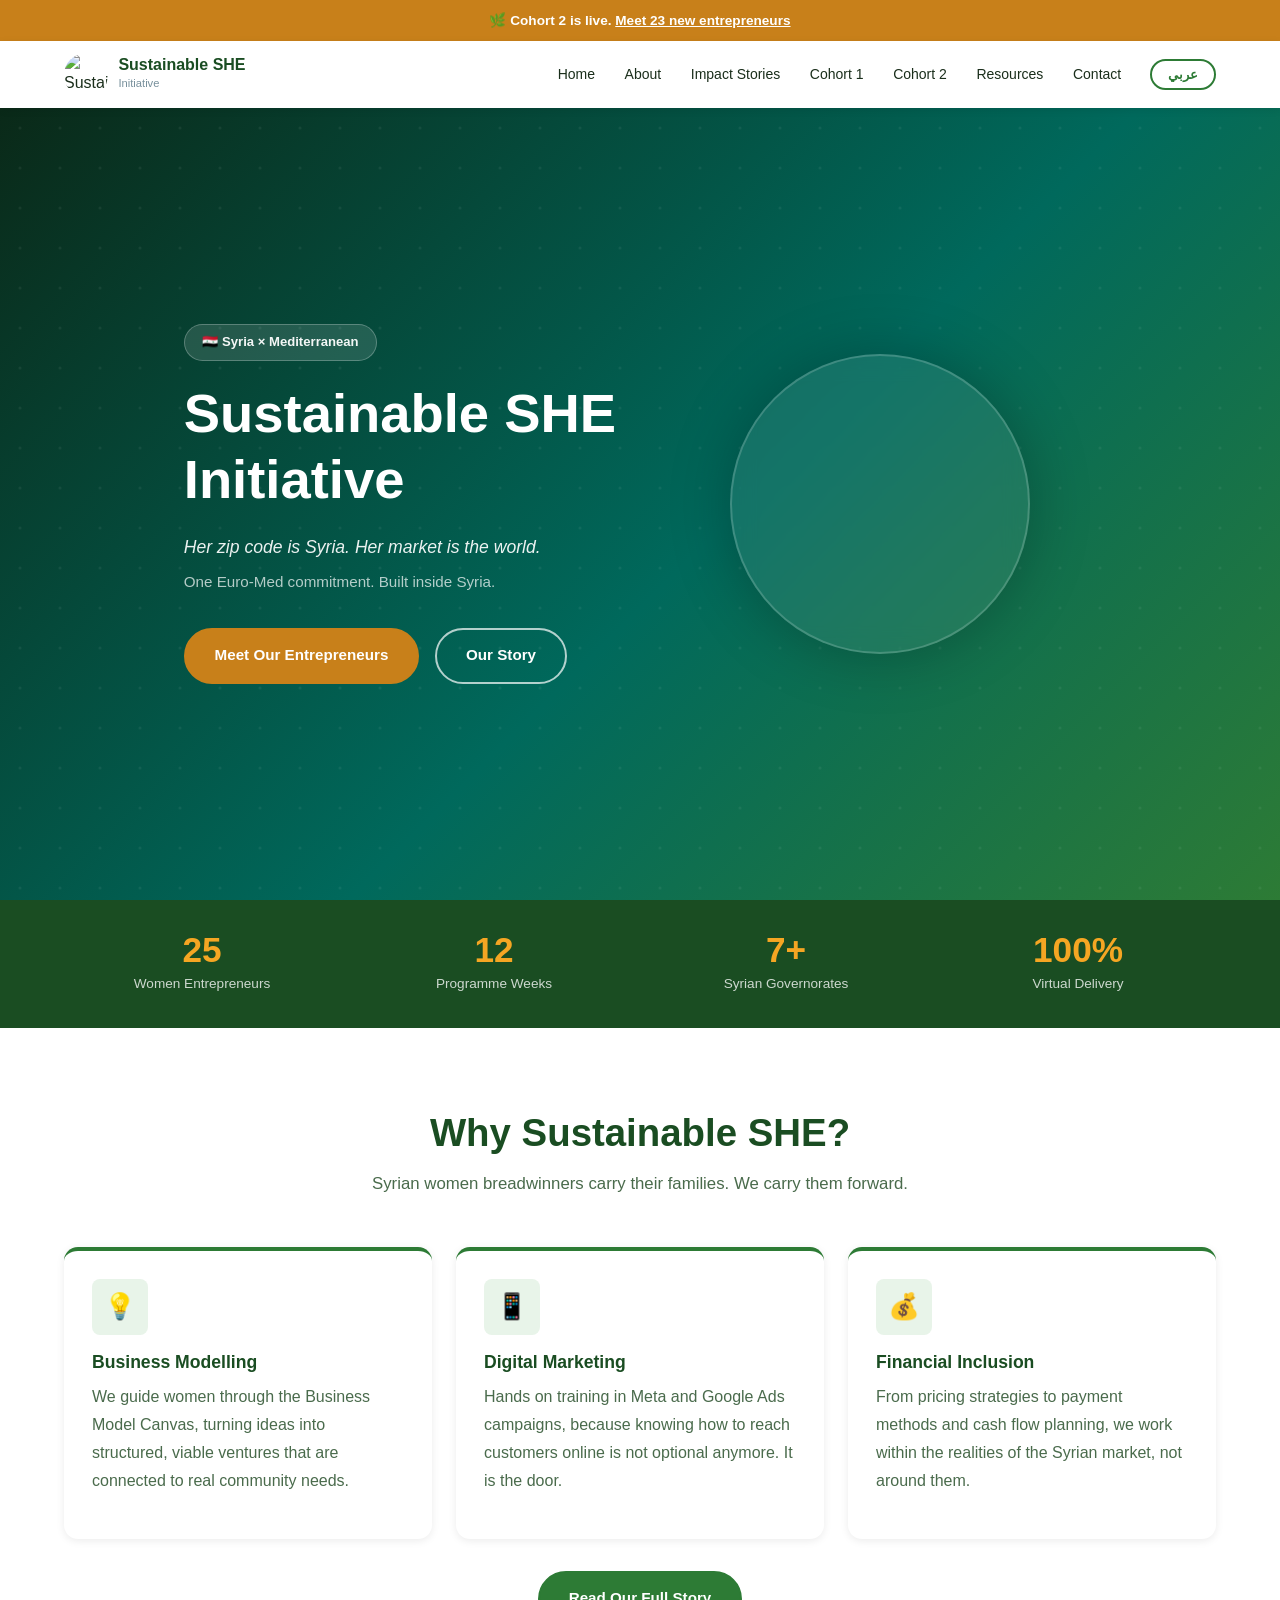
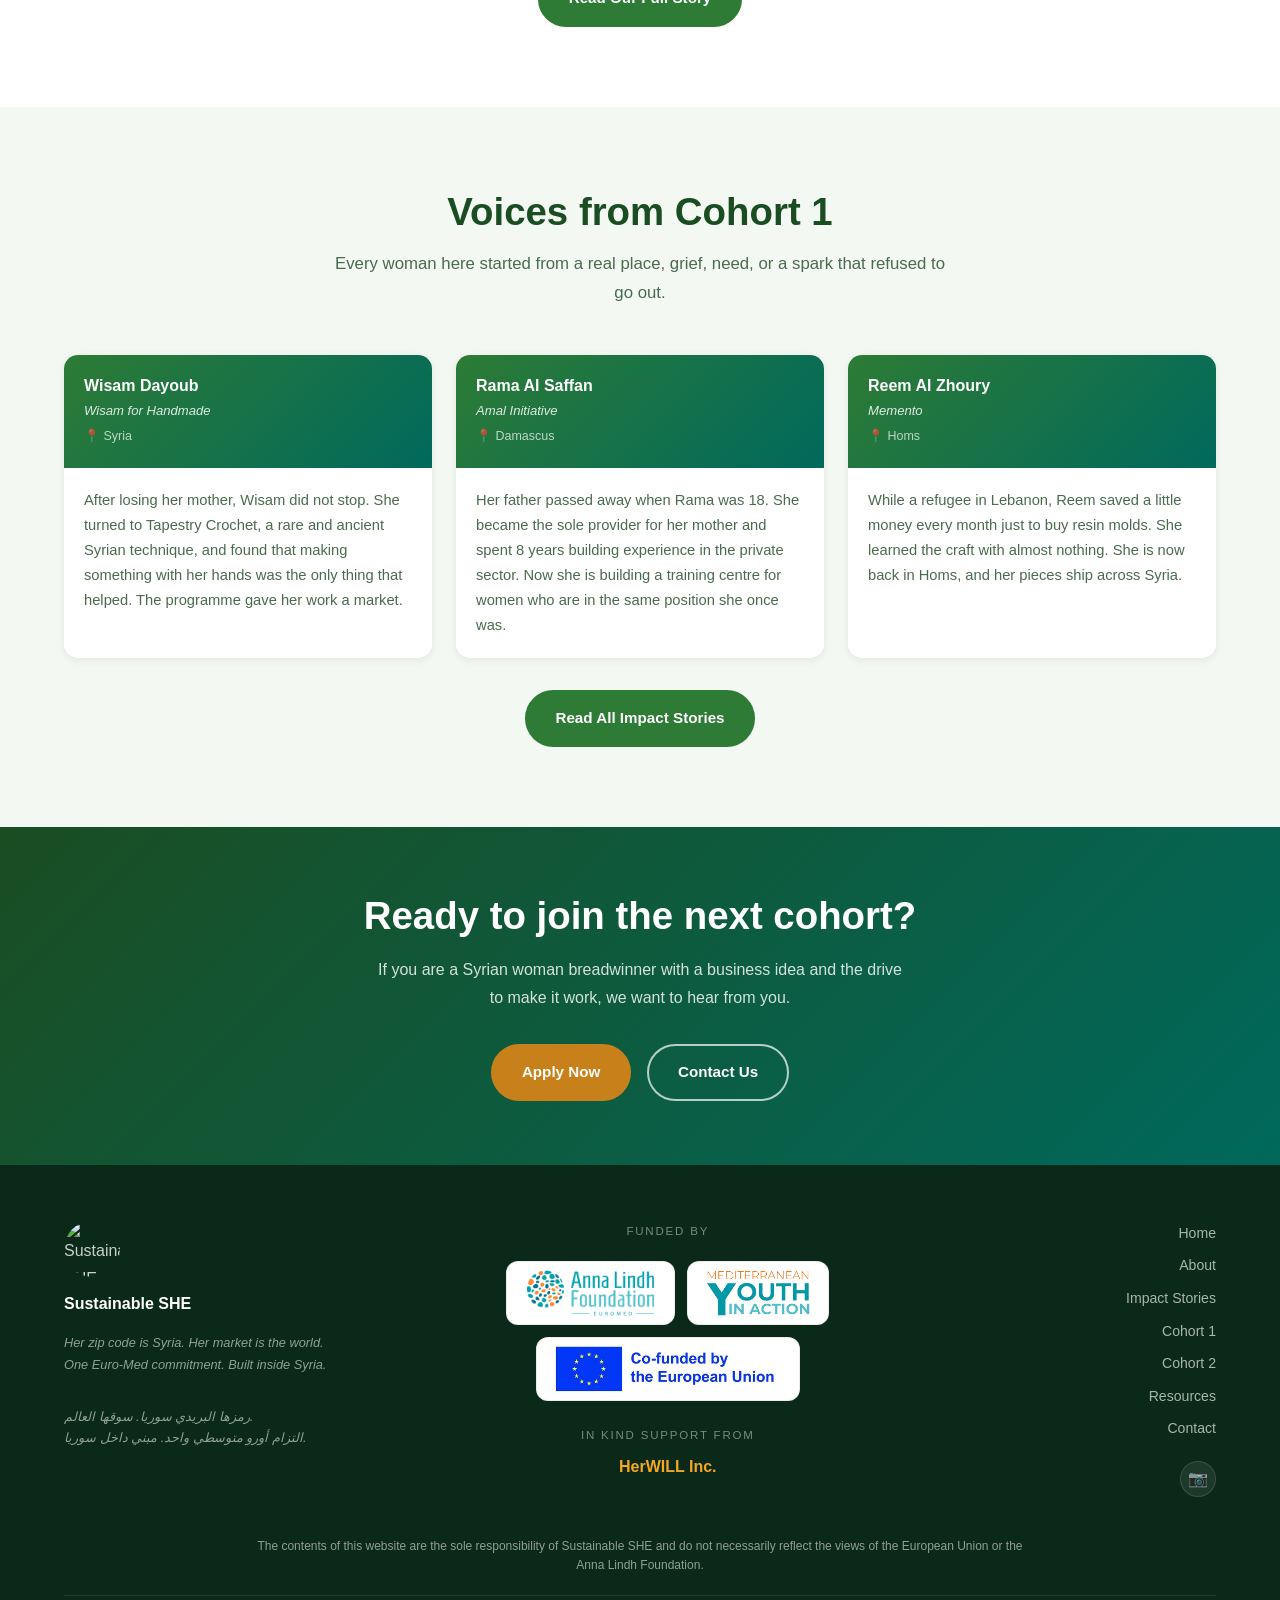
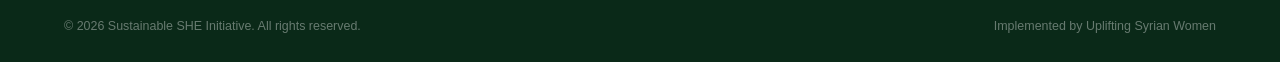
==== commit 8eba954a: "fix: Cohort 2 funders only in footers, HerWILL Inc. in kind support" ====
--- a/index.html
+++ b/index.html
@@ -286,9 +286,9 @@
         <!-- Funders -->
         <div class="footer-funders">
           <div class="funders-label"><span class="en-text">Funded by</span><span class="ar-text">ممولة من</span></div>
-          <p class="chips-label"><span class="en-text">Cohort 1</span><span class="ar-text">الكوهرت 1</span></p><div class="chips-row"><span class="logo-chip dark"><img src="images/alf-logo.png" alt="Anna Lindh Foundation" loading="lazy" /></span><span class="logo-chip dark"><img src="images/mdre-logo.png" alt="Med Dialogue for Rights and Equality" loading="lazy" /></span></div><p class="chips-label"><span class="en-text">Cohort 2</span><span class="ar-text">الكوهرت 2</span></p><div class="chips-row"><span class="logo-chip"><img src="images/alf-logo-color.png" alt="Anna Lindh Foundation" loading="lazy" /></span><span class="logo-chip"><img src="images/mya-logo.png" alt="Mediterranean Youth in Action (MYA)" loading="lazy" /></span><span class="logo-chip eu"><img src="images/eu-logo.jpg" alt="Co-funded by the European Union" loading="lazy" /></span></div>
-          <div class="footer-support-label"><span class="en-text">Supported by</span><span class="ar-text">مدعومة من</span></div>
-          <a href="https://www.herwill.org/about-herwill" target="_blank" rel="noopener" class="herwill-link">HerWILL</a>
+          <div class="chips-row"><span class="logo-chip"><img src="images/alf-logo-color.png" alt="Anna Lindh Foundation" loading="lazy" /></span><span class="logo-chip"><img src="images/mya-logo.png" alt="Mediterranean Youth in Action (MYA)" loading="lazy" /></span><span class="logo-chip eu"><img src="images/eu-logo.jpg" alt="Co-funded by the European Union" loading="lazy" /></span></div>
+          <div class="footer-support-label"><span class="en-text">In kind support from</span><span class="ar-text">دعم عيني من</span></div>
+          <a href="https://www.herwill.org/about-herwill" target="_blank" rel="noopener" class="herwill-link">HerWILL Inc.</a>
         </div>
         <!-- Links -->
         <div class="footer-links">
@@ -308,7 +308,7 @@
       <div class="footer-divider"></div>
       <div class="footer-bottom">
         <span>© 2026 Sustainable SHE Initiative. All rights reserved.</span>
-        <span><span class="en-text">Implemented under Syrian Youth Assembly (SYA)</span><span class="ar-text">مُنفَّذة تحت مظلة الجمعية السورية للشباب</span></span>
+        <span><span class="en-text">Implemented by Uplifting Syrian Women</span><span class="ar-text">مُنفَّذة عبر مبادرة دعم المرأة السورية</span></span>
       </div>
     </div>
   </footer>
--- a/css/style.css
+++ b/css/style.css
@@ -532,3 +532,12 @@
 /* v1.4 */
 .hero-logo-ring{overflow:hidden}
 .hero-logo-ring .hero-logo-img{width:100%;height:100%;object-fit:cover;transform:scale(1.5)}
+
+/* v1.5 */
+.logo-chip{height:64px;padding:6px 16px}
+.logo-chip.mya{height:76px;padding:6px 12px}
+
+/* v1.6 */
+.logo-chip.mya{height:64px;padding:6px 16px}
+.footer .chips-label{color:rgba(255,255,255,.5)}
+.footer-disclaimer{max-width:780px;margin:0 auto 1.25rem;text-align:center;font-size:.75rem;line-height:1.6;color:rgba(255,255,255,.55)}
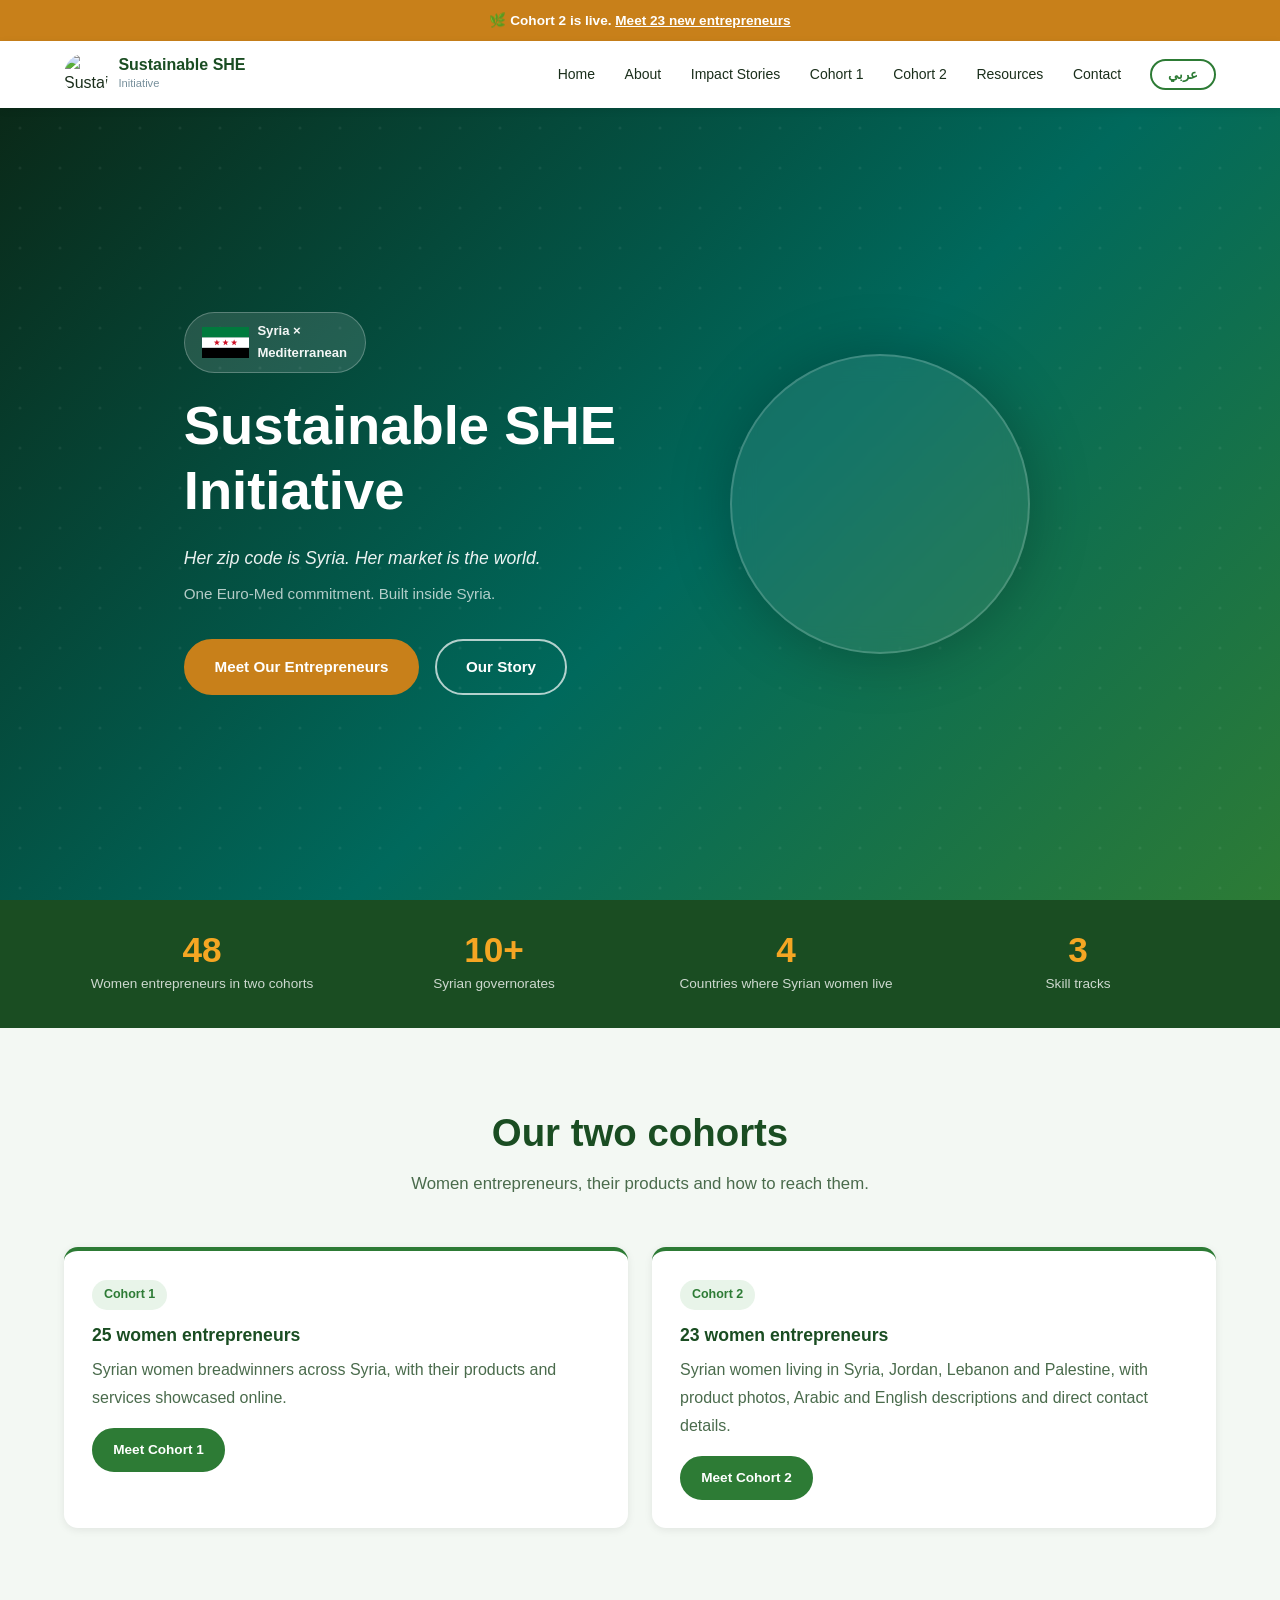
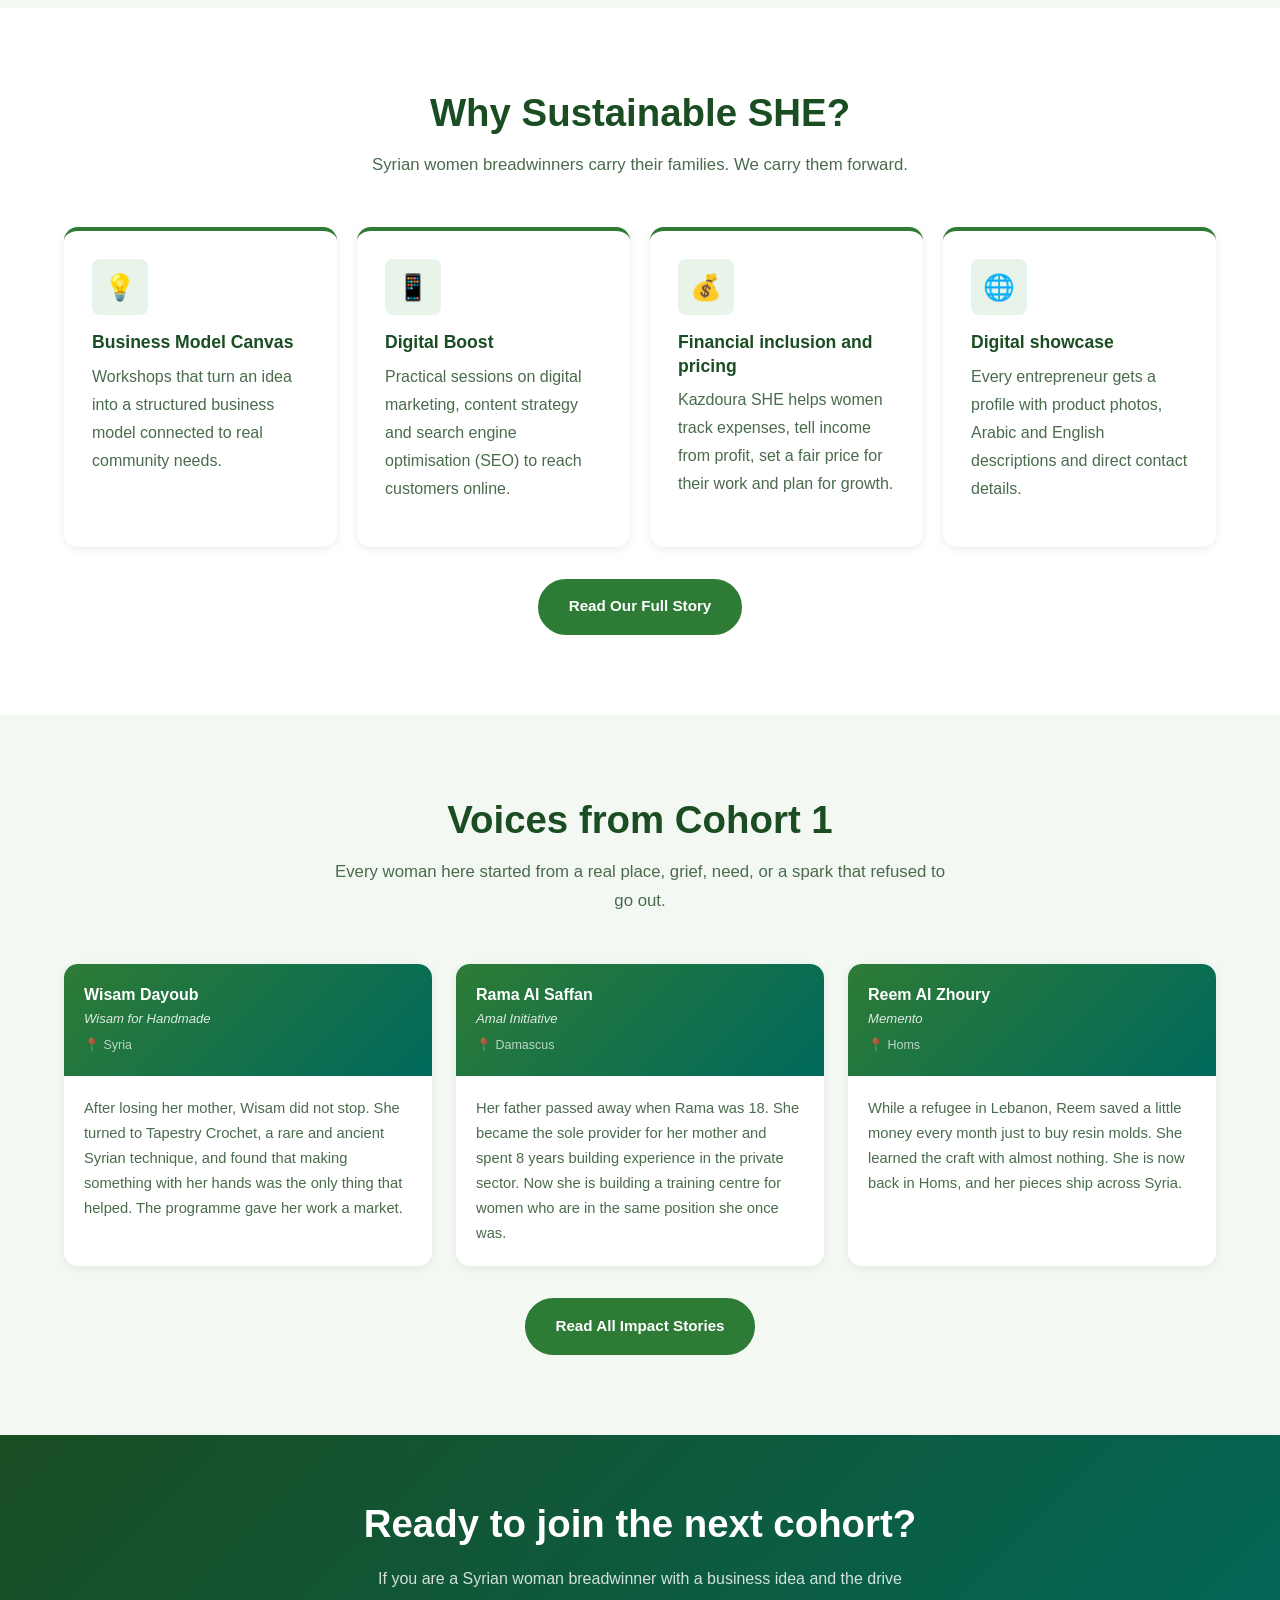
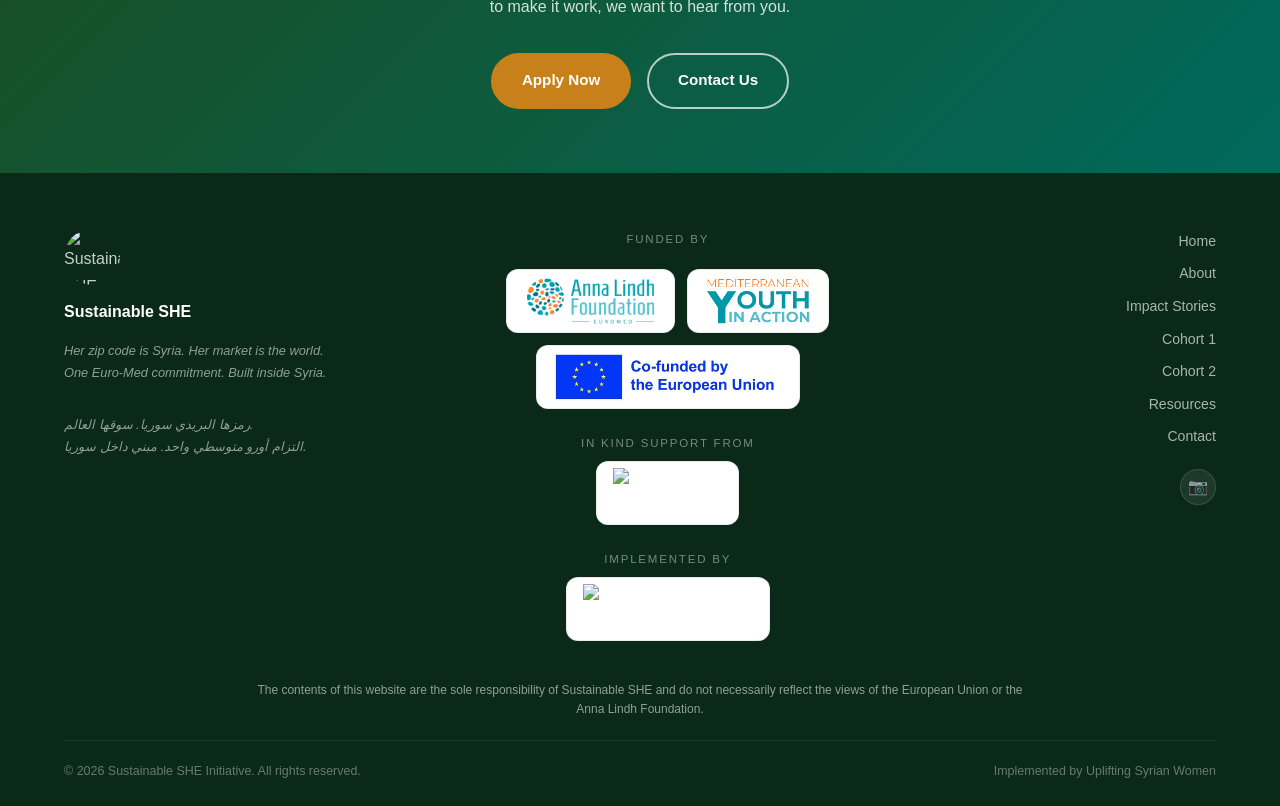
==== commit 32e1ed75: "Add files via upload" ====
--- a/index.html
+++ b/index.html
@@ -77,9 +77,9 @@
     <div class="container">
       <div class="hero-inner">
         <div class="hero-content">
-          <div class="hero-badge">
-            <span class="en-text">🇸🇾 Syria × Mediterranean</span>
-            <span class="ar-text">🇸🇾 سوريا × المتوسط</span>
+          <div class="hero-badge"><svg class="flag-sy" viewBox="0 0 30 20" role="img" aria-label="Syrian flag"><rect width="30" height="6.67" fill="#007A3D"/><rect y="6.67" width="30" height="6.66" fill="#fff"/><rect y="13.33" width="30" height="6.67" fill="#000"/><polygon fill="#CE1126" points="9.50,7.90 10.00,9.31 11.50,9.35 10.31,10.26 10.73,11.70 9.50,10.85 8.27,11.70 8.69,10.26 7.50,9.35 9.00,9.31"/><polygon fill="#CE1126" points="15.00,7.90 15.50,9.31 17.00,9.35 15.81,10.26 16.23,11.70 15.00,10.85 13.77,11.70 14.19,10.26 13.00,9.35 14.50,9.31"/><polygon fill="#CE1126" points="20.50,7.90 21.00,9.31 22.50,9.35 21.31,10.26 21.73,11.70 20.50,10.85 19.27,11.70 19.69,10.26 18.50,9.35 20.00,9.31"/></svg>
+            <span class="en-text">Syria × Mediterranean</span>
+            <span class="ar-text">سوريا × المتوسط</span>
           </div>
           <h1>
             <span class="en-text">Sustainable SHE<br/>Initiative</span>
@@ -116,28 +116,13 @@
   <!-- STATS BAR -->
   <div class="stats-bar">
     <div class="container">
-      <div class="stats-grid">
-        <div class="stat-item">
-          <div class="stat-num">25</div>
-          <div class="stat-label"><span class="en-text">Women Entrepreneurs</span><span class="ar-text">رائدة أعمال</span></div>
-        </div>
-        <div class="stat-item">
-          <div class="stat-num">12</div>
-          <div class="stat-label"><span class="en-text">Programme Weeks</span><span class="ar-text">أسبوع برنامج</span></div>
-        </div>
-        <div class="stat-item">
-          <div class="stat-num">7+</div>
-          <div class="stat-label"><span class="en-text">Syrian Governorates</span><span class="ar-text">محافظة سورية</span></div>
-        </div>
-        <div class="stat-item">
-          <div class="stat-num">100%</div>
-          <div class="stat-label"><span class="en-text">Virtual Delivery</span><span class="ar-text">تنفيذ رقمي</span></div>
-        </div>
-      </div>
+      <div class="stats-grid"><div class="stat-item"><div class="stat-num">48</div><div class="stat-label"><span class="en-text">Women entrepreneurs in two cohorts</span><span class="ar-text">رائدة أعمال في كوهرتين</span></div></div><div class="stat-item"><div class="stat-num">10+</div><div class="stat-label"><span class="en-text">Syrian governorates</span><span class="ar-text">محافظة سورية</span></div></div><div class="stat-item"><div class="stat-num">4</div><div class="stat-label"><span class="en-text">Countries where Syrian women live</span><span class="ar-text">دول تقيم فيها السوريات</span></div></div><div class="stat-item"><div class="stat-num">3</div><div class="stat-label"><span class="en-text">Skill tracks</span><span class="ar-text">مسارات مهارية</span></div></div></div>
     </div>
   </div>
 
   <!-- ABOUT PREVIEW -->
+  <section class="section section-alt"><div class="container"><div class="section-header"><h2><span class="en-text">Our two cohorts</span><span class="ar-text">كوهرتانا</span></h2><p class="subtitle"><span class="en-text">Women entrepreneurs, their products and how to reach them.</span><span class="ar-text">رائدات أعمال ومنتجاتهن وطرق التواصل معهن.</span></p></div><div class="grid-2"><div class="pillar-card"><span class="tag-badge"><span class="en-text">Cohort 1</span><span class="ar-text">الكوهرت 1</span></span><h3 style="margin:.9rem 0 .5rem;"><span class="en-text">25 women entrepreneurs</span><span class="ar-text">25 رائدة أعمال</span></h3><p><span class="en-text">Syrian women breadwinners across Syria, with their products and services showcased online.</span><span class="ar-text">سوريات معيلات من مختلف أنحاء سوريا، تُعرض منتجاتهن وخدماتهن عبر الإنترنت.</span></p><a href="cohort.html" class="btn btn-primary btn-sm"><span class="en-text">Meet Cohort 1</span><span class="ar-text">تعرفي على الكوهرت 1</span></a></div><div class="pillar-card"><span class="tag-badge"><span class="en-text">Cohort 2</span><span class="ar-text">الكوهرت 2</span></span><h3 style="margin:.9rem 0 .5rem;"><span class="en-text">23 women entrepreneurs</span><span class="ar-text">23 رائدة أعمال</span></h3><p><span class="en-text">Syrian women living in Syria, Jordan, Lebanon and Palestine, with product photos, Arabic and English descriptions and direct contact details.</span><span class="ar-text">سوريات يقمن في سوريا والأردن ولبنان وفلسطين، مع صور المنتجات ووصف بالعربية والإنجليزية وبيانات تواصل مباشرة.</span></p><a href="cohort2.html" class="btn btn-primary btn-sm"><span class="en-text">Meet Cohort 2</span><span class="ar-text">تعرفي على الكوهرت 2</span></a></div></div></div></section>
+
   <section class="section">
     <div class="container">
       <div class="section-header">
@@ -147,32 +132,7 @@
           <span class="ar-text">المرأة السورية المعيلة تحمل أسرتها. ونحن ندعمها للأمام.</span>
         </p>
       </div>
-      <div class="grid-3">
-        <div class="pillar-card card-fade">
-          <div class="pillar-icon">💡</div>
-          <h3><span class="en-text">Business Modelling</span><span class="ar-text">نموذج الأعمال</span></h3>
-          <p>
-            <span class="en-text">We guide women through the Business Model Canvas, turning ideas into structured, viable ventures that are connected to real community needs.</span>
-            <span class="ar-text">نرشد المرأة عبر نموذج الأعمال، نحول الأفكار إلى مشاريع منظمة وقابلة للحياة مرتبطة باحتياجات المجتمع الحقيقية.</span>
-          </p>
-        </div>
-        <div class="pillar-card card-fade">
-          <div class="pillar-icon">📱</div>
-          <h3><span class="en-text">Digital Marketing</span><span class="ar-text">التسويق الرقمي</span></h3>
-          <p>
-            <span class="en-text">Hands on training in Meta and Google Ads campaigns, because knowing how to reach customers online is not optional anymore. It is the door.</span>
-            <span class="ar-text">تدريب عملي على حملات Meta وGoogle Ads. لأن معرفة كيفية الوصول للعملاء أونلاين لم تعد خياراً. إنها الباب.</span>
-          </p>
-        </div>
-        <div class="pillar-card card-fade">
-          <div class="pillar-icon">💰</div>
-          <h3><span class="en-text">Financial Inclusion</span><span class="ar-text">الشمول المالي</span></h3>
-          <p>
-            <span class="en-text">From pricing strategies to payment methods and cash flow planning, we work within the realities of the Syrian market, not around them.</span>
-            <span class="ar-text">من استراتيجيات التسعير إلى طرق الدفع وتخطيط التدفق النقدي. نعمل داخل واقع السوق السورية، لا حوله.</span>
-          </p>
-        </div>
-      </div>
+      <div class="grid-4"><div class="pillar-card card-fade"><div class="pillar-icon">💡</div><h3><span class="en-text">Business Model Canvas</span><span class="ar-text">نموذج الأعمال</span></h3><p><span class="en-text">Workshops that turn an idea into a structured business model connected to real community needs.</span><span class="ar-text">ورش تحوّل الفكرة إلى نموذج أعمال منظم مرتبط باحتياجات المجتمع الحقيقية.</span></p></div><div class="pillar-card card-fade"><div class="pillar-icon">📱</div><h3><span class="en-text">Digital Boost</span><span class="ar-text">التسويق الرقمي</span></h3><p><span class="en-text">Practical sessions on digital marketing, content strategy and search engine optimisation (SEO) to reach customers online.</span><span class="ar-text">جلسات عملية في التسويق الرقمي واستراتيجية المحتوى وتحسين محركات البحث (SEO) للوصول إلى العملاء عبر الإنترنت.</span></p></div><div class="pillar-card card-fade"><div class="pillar-icon">💰</div><h3><span class="en-text">Financial inclusion and pricing</span><span class="ar-text">الشمول المالي والتسعير</span></h3><p><span class="en-text">Kazdoura SHE helps women track expenses, tell income from profit, set a fair price for their work and plan for growth.</span><span class="ar-text">جلسة Kazdoura SHE تساعد المشاركات على متابعة المصاريف والتفريق بين الدخل والربح ووضع سعر عادل لعملهن والتخطيط للنمو.</span></p></div><div class="pillar-card card-fade"><div class="pillar-icon">🌐</div><h3><span class="en-text">Digital showcase</span><span class="ar-text">المعرض الرقمي</span></h3><p><span class="en-text">Every entrepreneur gets a profile with product photos, Arabic and English descriptions and direct contact details.</span><span class="ar-text">لكل رائدة أعمال صفحة تعريفية فيها صور المنتجات ووصف بالعربية والإنجليزية وبيانات تواصل مباشرة.</span></p></div></div>
       <div class="text-center mt-2">
         <a href="about.html" class="btn btn-primary">
           <span class="en-text">Read Our Full Story</span>
@@ -286,9 +246,8 @@
         <!-- Funders -->
         <div class="footer-funders">
           <div class="funders-label"><span class="en-text">Funded by</span><span class="ar-text">ممولة من</span></div>
-          <div class="chips-row"><span class="logo-chip"><img src="images/alf-logo-color.png" alt="Anna Lindh Foundation" loading="lazy" /></span><span class="logo-chip"><img src="images/mya-logo.png" alt="Mediterranean Youth in Action (MYA)" loading="lazy" /></span><span class="logo-chip eu"><img src="images/eu-logo.jpg" alt="Co-funded by the European Union" loading="lazy" /></span></div>
-          <div class="footer-support-label"><span class="en-text">In kind support from</span><span class="ar-text">دعم عيني من</span></div>
-          <a href="https://www.herwill.org/about-herwill" target="_blank" rel="noopener" class="herwill-link">HerWILL Inc.</a>
+          <div class="chips-row"><a class="logo-chip" href="https://www.annalindhfoundation.org" target="_blank" rel="noopener" aria-label="Anna Lindh Foundation"><img src="images/alf-logo-color.png" alt="Anna Lindh Foundation" loading="lazy" /></a><a class="logo-chip" href="https://alf.website/en/mediterranean-youth-in-action-programme-mya/" target="_blank" rel="noopener" aria-label="Mediterranean Youth in Action (MYA)"><img src="images/mya-logo.png" alt="Mediterranean Youth in Action (MYA)" loading="lazy" /></a><a class="logo-chip eu" href="https://european-union.europa.eu/index_en" target="_blank" rel="noopener" aria-label="Co-funded by the European Union"><img src="images/eu-logo.jpg" alt="Co-funded by the European Union" loading="lazy" /></a></div>
+          <div class="footer-support-label"><span class="en-text">In kind support from</span><span class="ar-text">دعم عيني من</span></div><div class="chips-row"><a class="logo-chip" href="https://www.herwill.org" target="_blank" rel="noopener" aria-label="HerWILL Inc."><img src="images/herwill-logo.png" alt="HerWILL Inc." loading="lazy" /></a></div><div class="footer-support-label"><span class="en-text">Implemented by</span><span class="ar-text">التنفيذ</span></div><div class="chips-row"><a class="logo-chip" href="https://www.upliftingsyrianwomen.org" target="_blank" rel="noopener" aria-label="Uplifting Syrian Women"><img src="images/usw-logo.png" alt="Uplifting Syrian Women" loading="lazy" /></a></div>
         </div>
         <!-- Links -->
         <div class="footer-links">
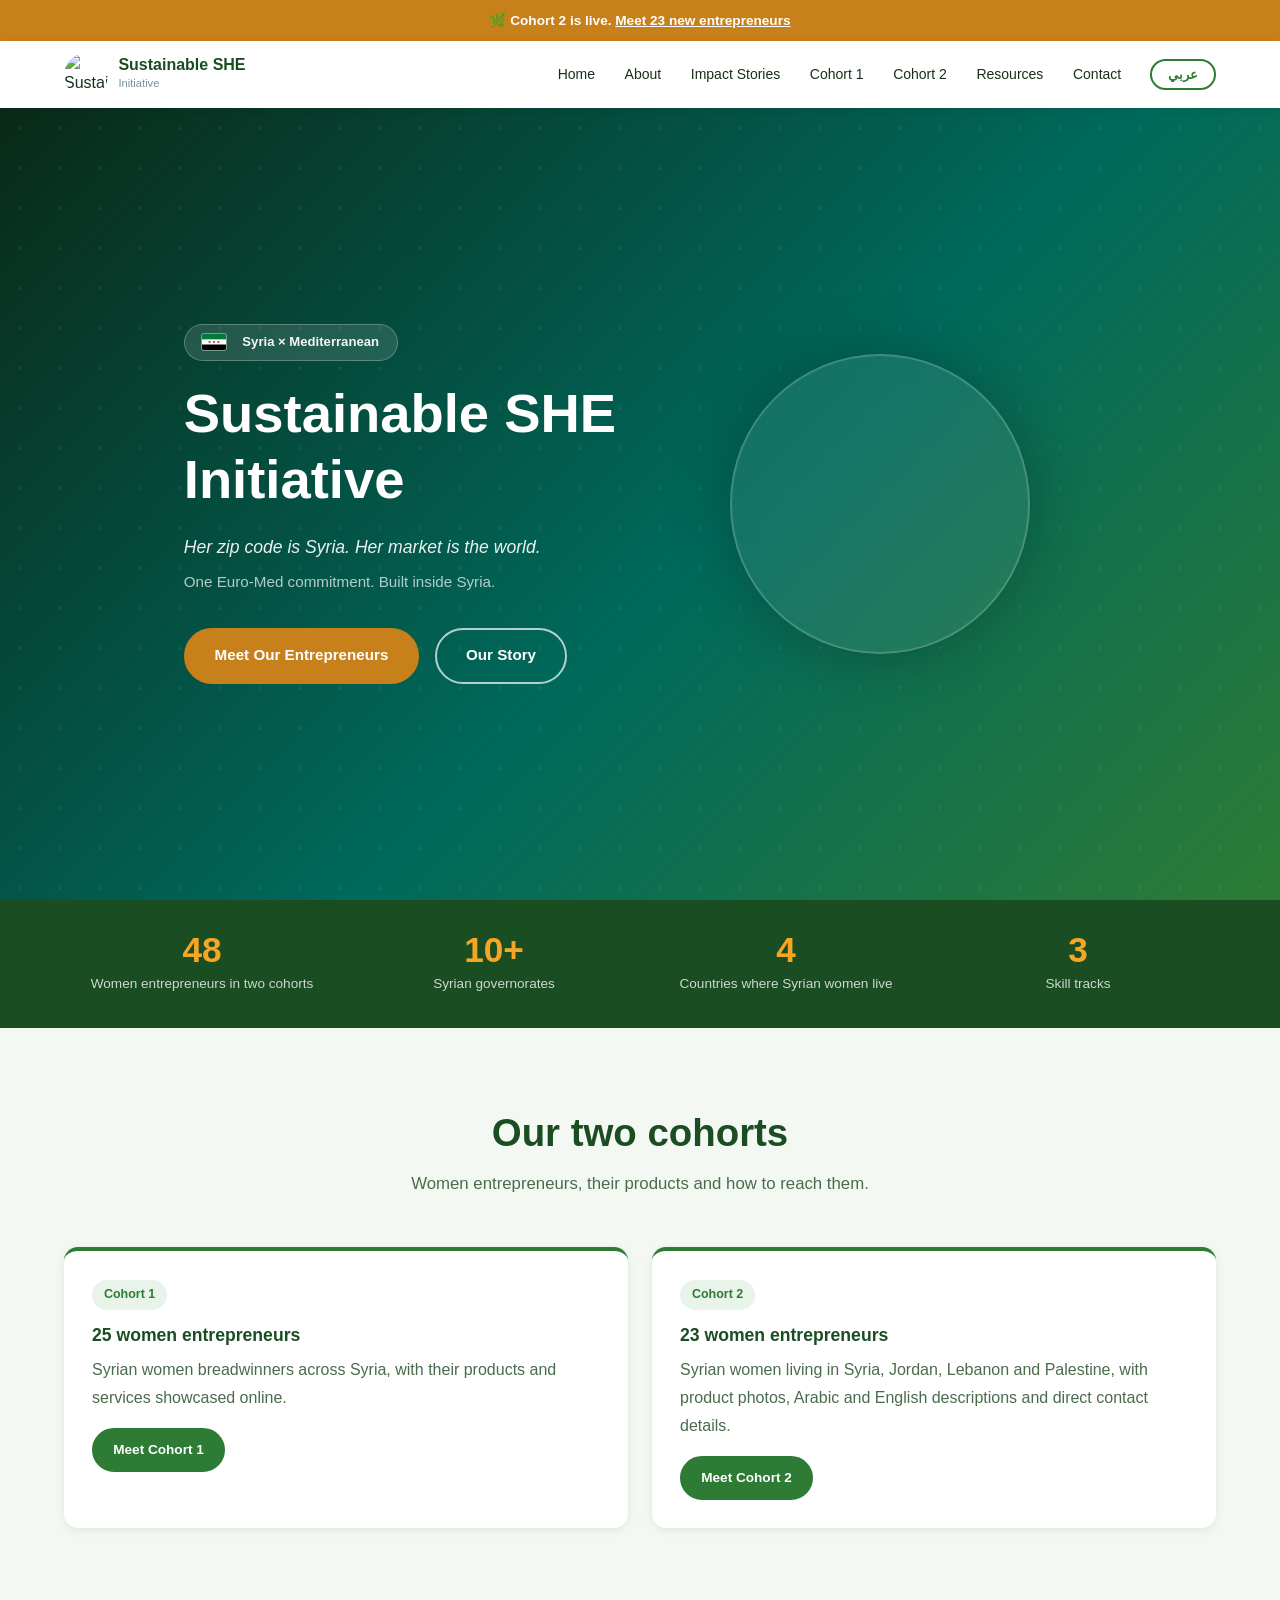
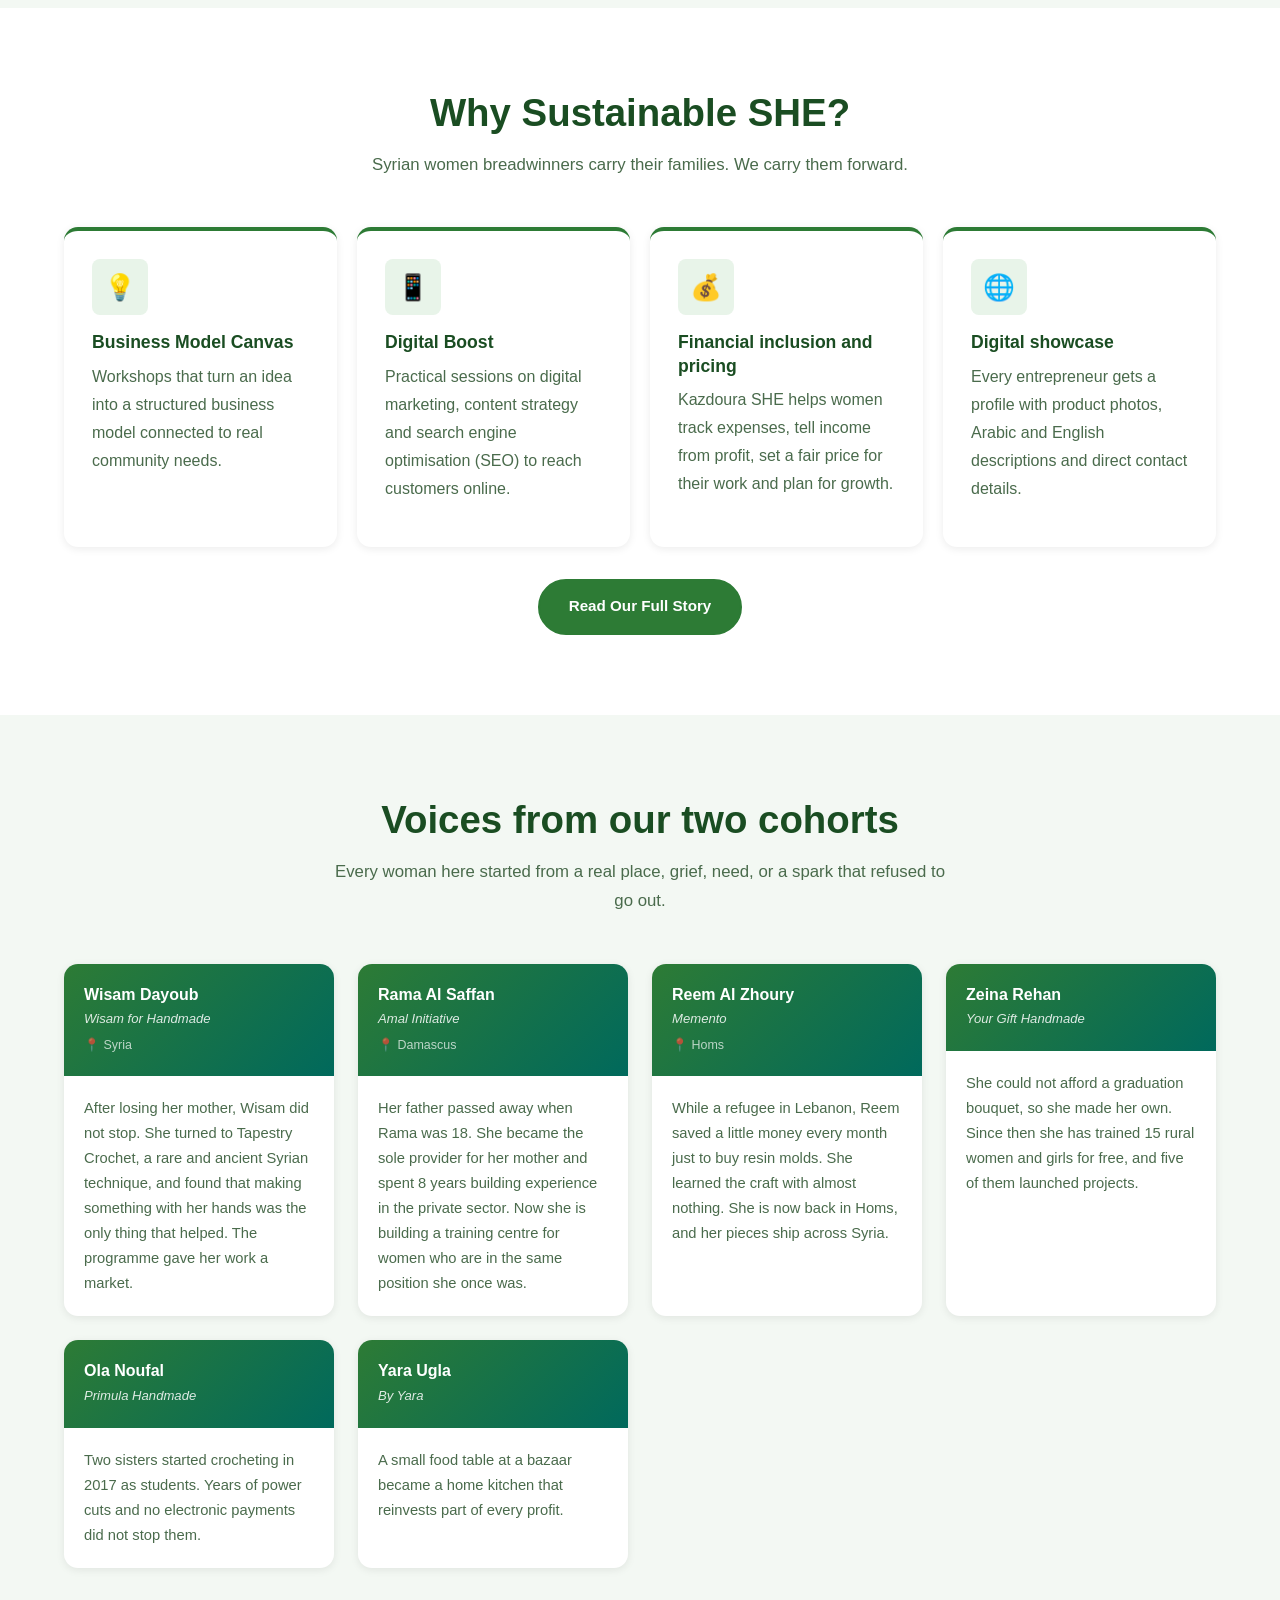
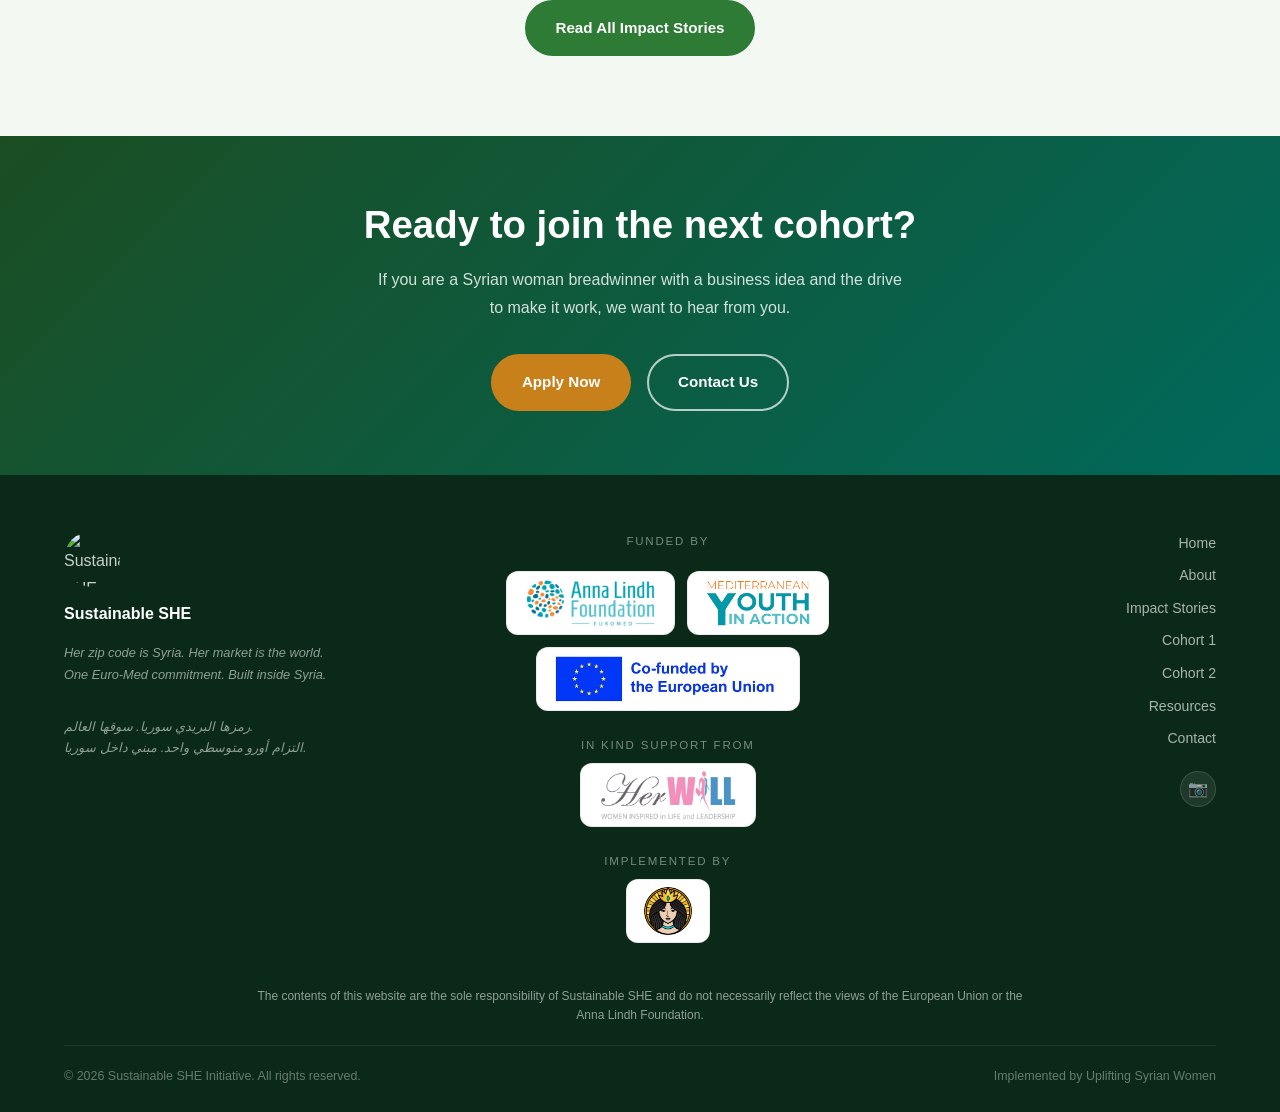
==== commit b80000f9: "Add files via upload" ====
--- a/index.html
+++ b/index.html
@@ -146,7 +146,7 @@
   <section class="section section-alt">
     <div class="container">
       <div class="section-header">
-        <h2><span class="en-text">Voices from Cohort 1</span><span class="ar-text">أصوات من الكوهرت الأولى</span></h2>
+        <h2><span class="en-text">Voices from our two cohorts</span><span class="ar-text">أصوات من كوهرتينا</span></h2>
         <p class="subtitle">
           <span class="en-text">Every woman here started from a real place, grief, need, or a spark that refused to go out.</span>
           <span class="ar-text">كل امرأة هنا بدأت من مكان حقيقي. حزن، أو حاجة، أو شرارة رفضت أن تنطفئ.</span>
@@ -195,7 +195,7 @@
             </p>
           </div>
         </div>
-      </div>
+      <div class="story-card card-fade"><div class="story-head"><h3>Zeina Rehan</h3><div class="project">Your Gift Handmade</div></div><div class="story-body"><p><span class="en-text">She could not afford a graduation bouquet, so she made her own. Since then she has trained 15 rural women and girls for free, and five of them launched projects.</span><span class="ar-text">لم تستطع شراء باقة لتخرجها فصنعتها بنفسها. دربت بعدها 15 امرأة وفتاة من الريف مجاناً، وأطلقت خمس منهن مشاريعهن.</span></p></div></div><div class="story-card card-fade"><div class="story-head"><h3>Ola Noufal</h3><div class="project">Primula Handmade</div></div><div class="story-body"><p><span class="en-text">Two sisters started crocheting in 2017 as students. Years of power cuts and no electronic payments did not stop them.</span><span class="ar-text">بدأت أختان الكروشيه عام 2017 وهما طالبتان. لم توقفهما سنوات انقطاع الكهرباء وغياب الدفع الإلكتروني.</span></p></div></div><div class="story-card card-fade"><div class="story-head"><h3>Yara Ugla</h3><div class="project">By Yara</div></div><div class="story-body"><p><span class="en-text">A small food table at a bazaar became a home kitchen that reinvests part of every profit.</span><span class="ar-text">طاولة أكل صغيرة في بازار صارت مطبخاً منزلياً يعيد استثمار جزء من كل ربح.</span></p></div></div></div>
       <div class="text-center mt-2">
         <a href="impact.html" class="btn btn-primary">
           <span class="en-text">Read All Impact Stories</span>
--- a/css/style.css
+++ b/css/style.css
@@ -541,3 +541,21 @@
 .logo-chip.mya{height:64px;padding:6px 16px}
 .footer .chips-label{color:rgba(255,255,255,.5)}
 .footer-disclaimer{max-width:780px;margin:0 auto 1.25rem;text-align:center;font-size:.75rem;line-height:1.6;color:rgba(255,255,255,.55)}
+
+/* v1.7 */
+.flag-sy{width:24px;height:16px;border-radius:2px;margin-inline-end:.5rem;vertical-align:-3px;box-shadow:0 0 0 1px rgba(255,255,255,.4)}
+a.logo-chip{text-decoration:none;transition:var(--transition)}
+a.logo-chip:hover{transform:translateY(-2px);box-shadow:var(--shadow-md)}
+.logo-chip.lg{height:84px;padding:8px 18px}
+.logo-chip.lg img{max-width:200px}
+.footer-funders .chips-row{margin-bottom:.25rem}
+.ent-products{display:grid;gap:2px;background:#fff}
+.ent-products.n1{grid-template-columns:1fr}.ent-products.n2{grid-template-columns:1fr 1fr}.ent-products.n3{grid-template-columns:repeat(3,1fr)}
+.prod-thumb{padding:0;border:0;background:var(--bg-light);aspect-ratio:1/1;overflow:hidden;cursor:zoom-in;display:block}
+.ent-products.n1 .prod-thumb{aspect-ratio:4/3}
+.prod-thumb img{width:100%;height:100%;object-fit:cover;display:block;transition:transform .3s ease}
+.prod-thumb:hover img{transform:scale(1.06)}
+.lightbox{position:fixed;inset:0;z-index:1000;background:rgba(0,0,0,.88);display:flex;align-items:center;justify-content:center;padding:1.5rem}
+.lightbox[hidden]{display:none}
+.lightbox img{max-width:100%;max-height:100%;border-radius:8px;box-shadow:0 10px 40px rgba(0,0,0,.5)}
+.lb-close{position:absolute;top:1rem;right:1rem;width:42px;height:42px;border-radius:50%;border:0;background:#fff;color:#000;font-size:1.2rem;cursor:pointer}
